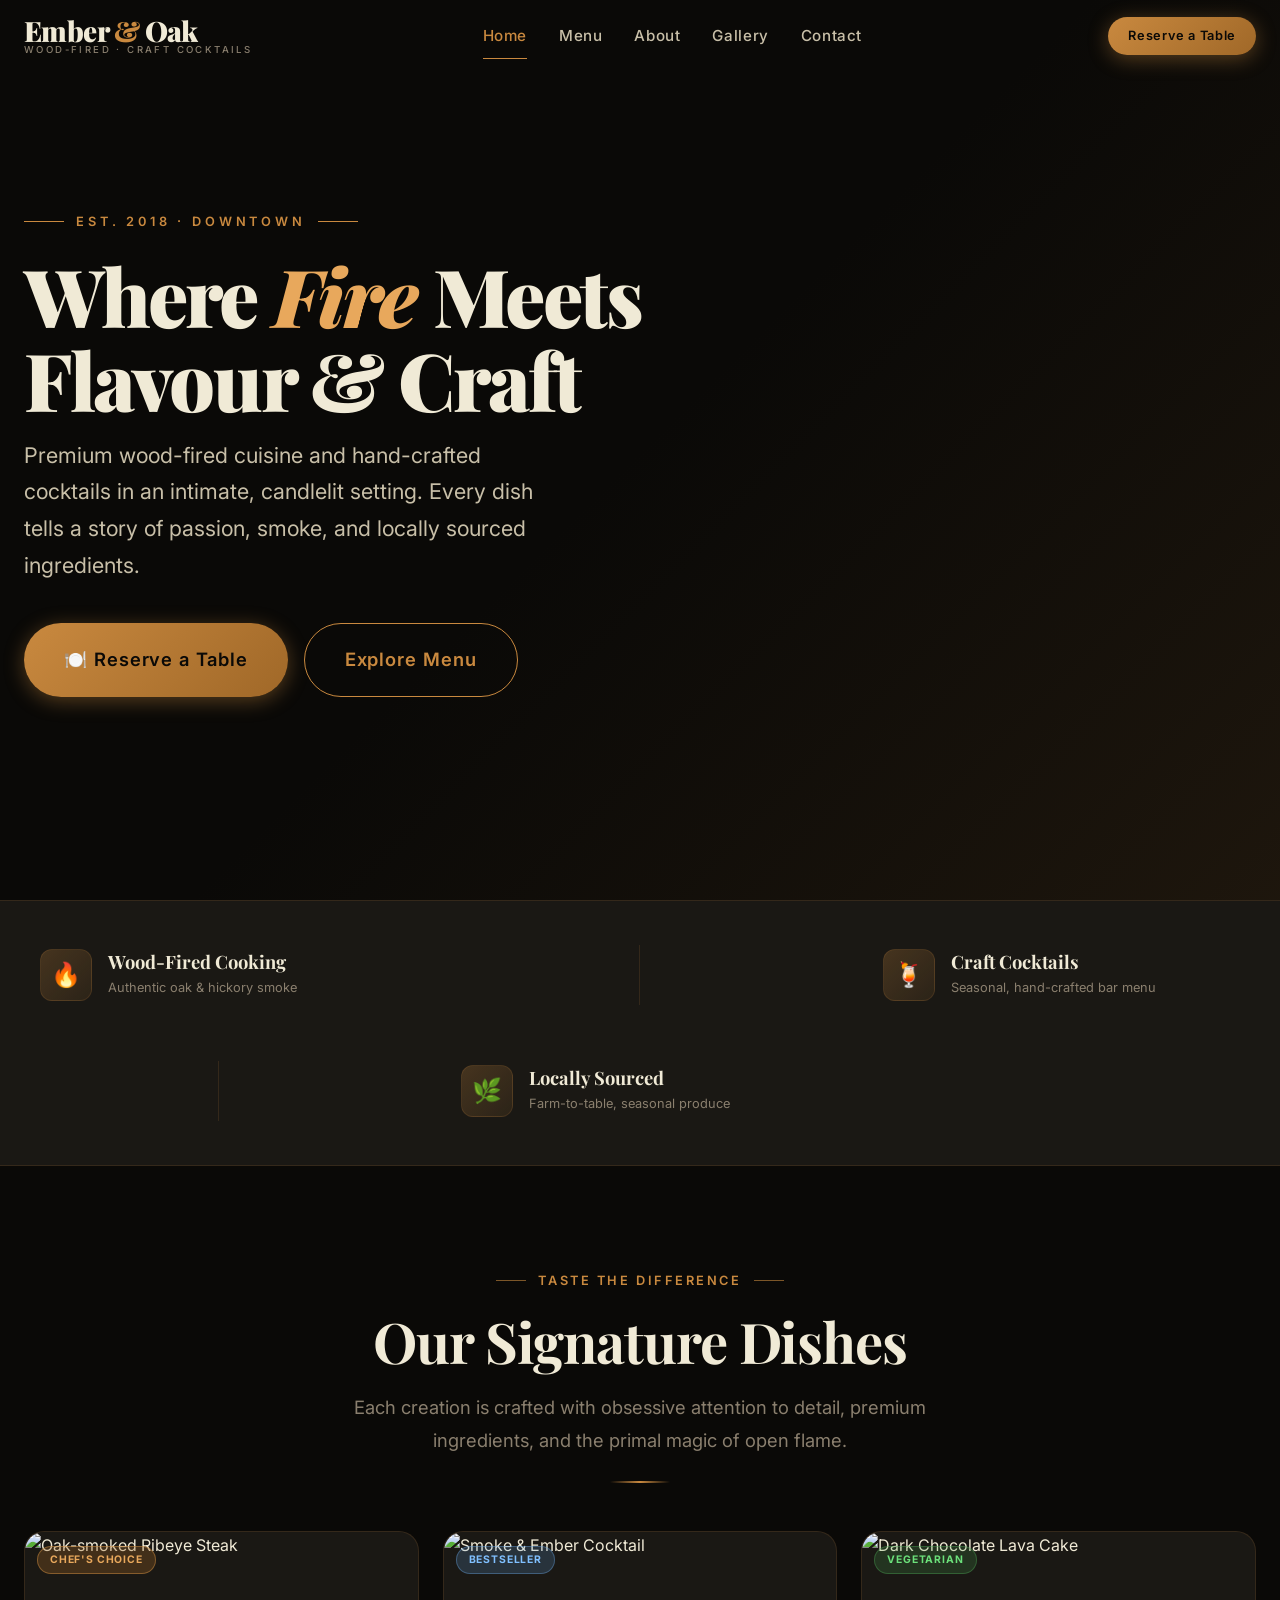
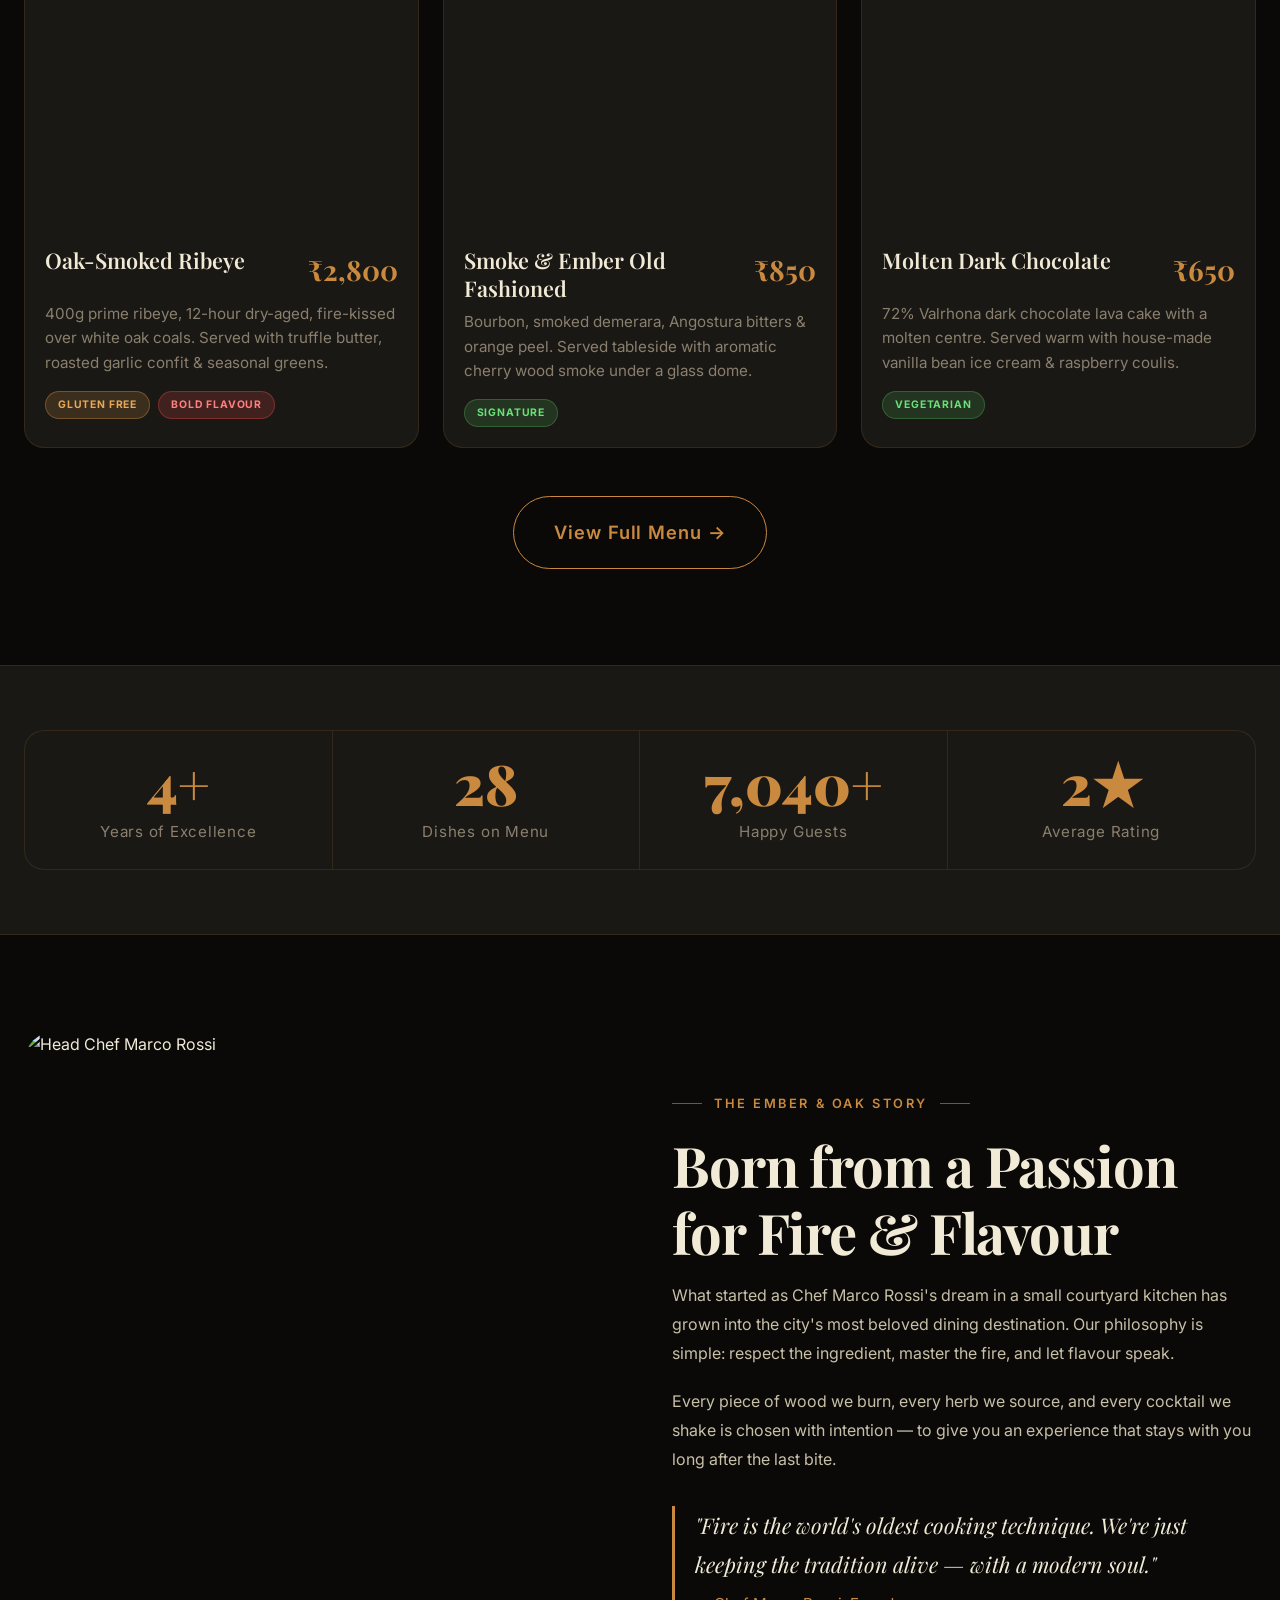
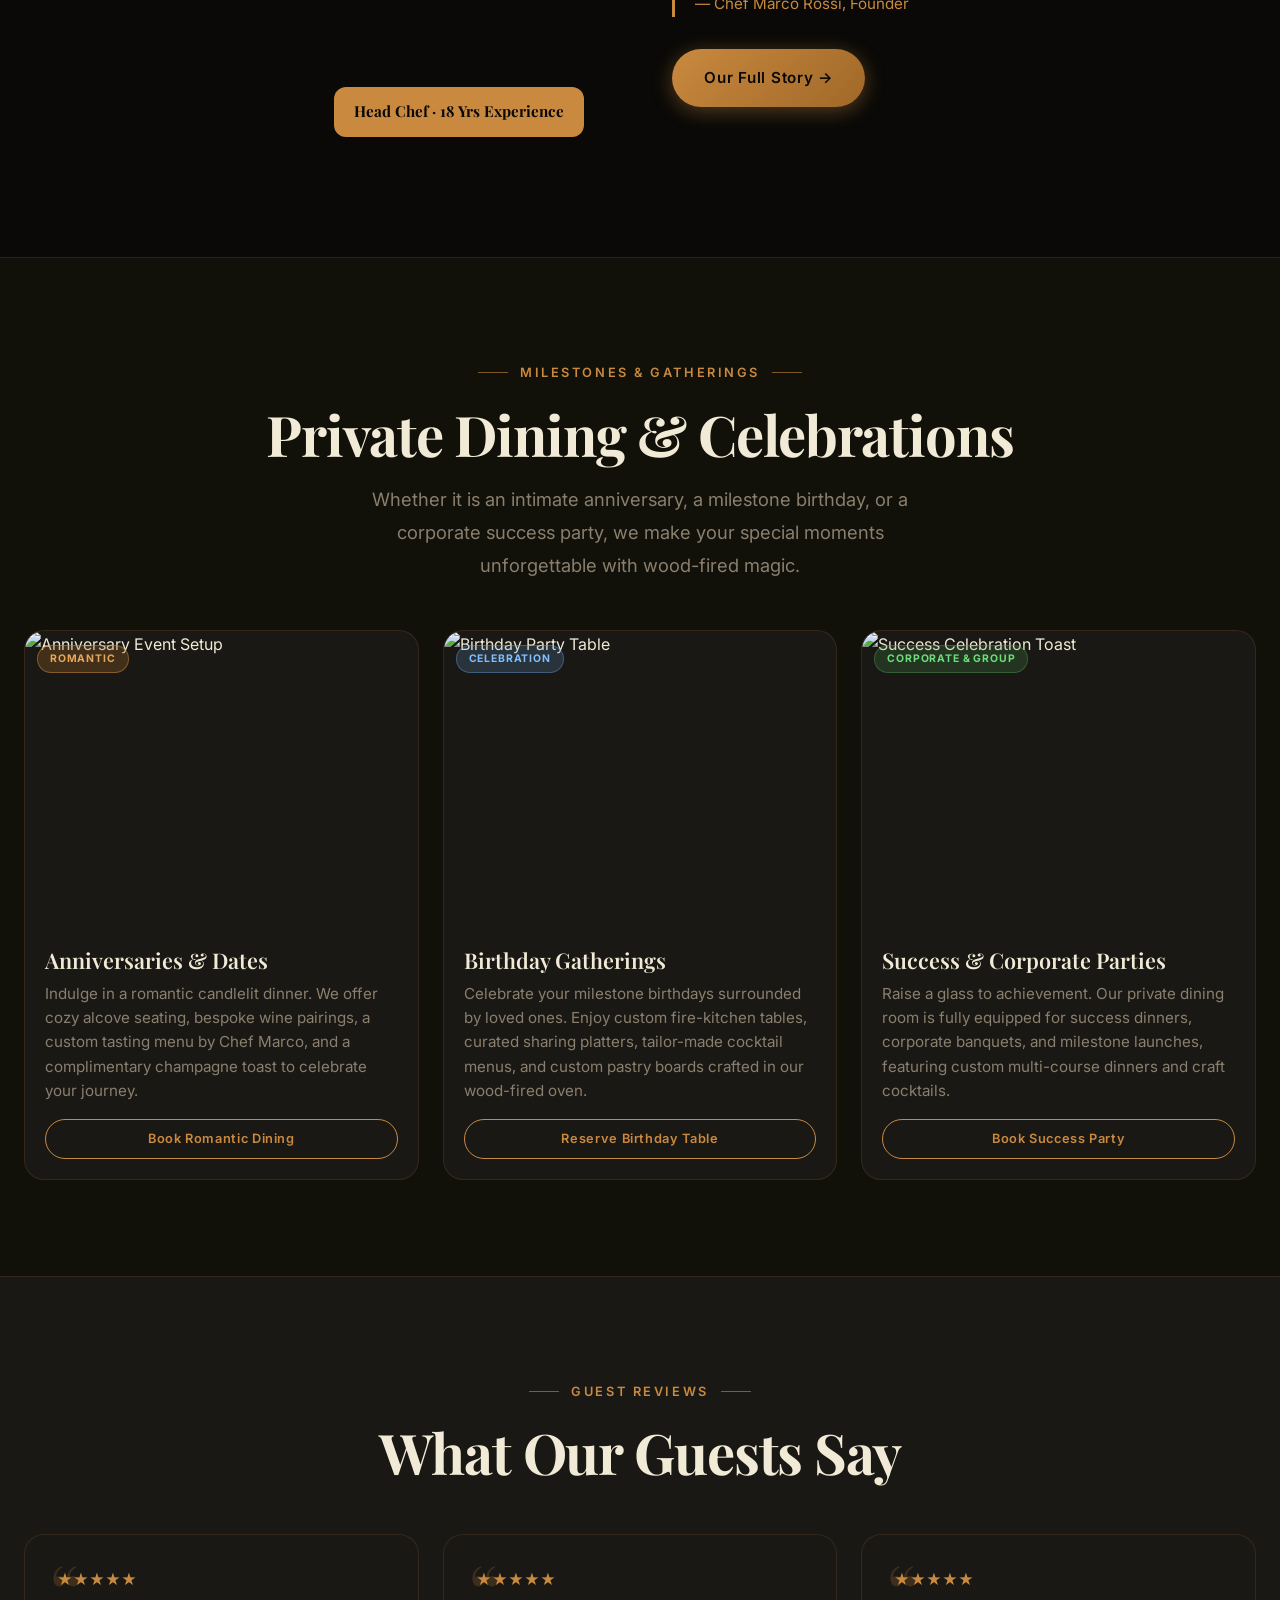
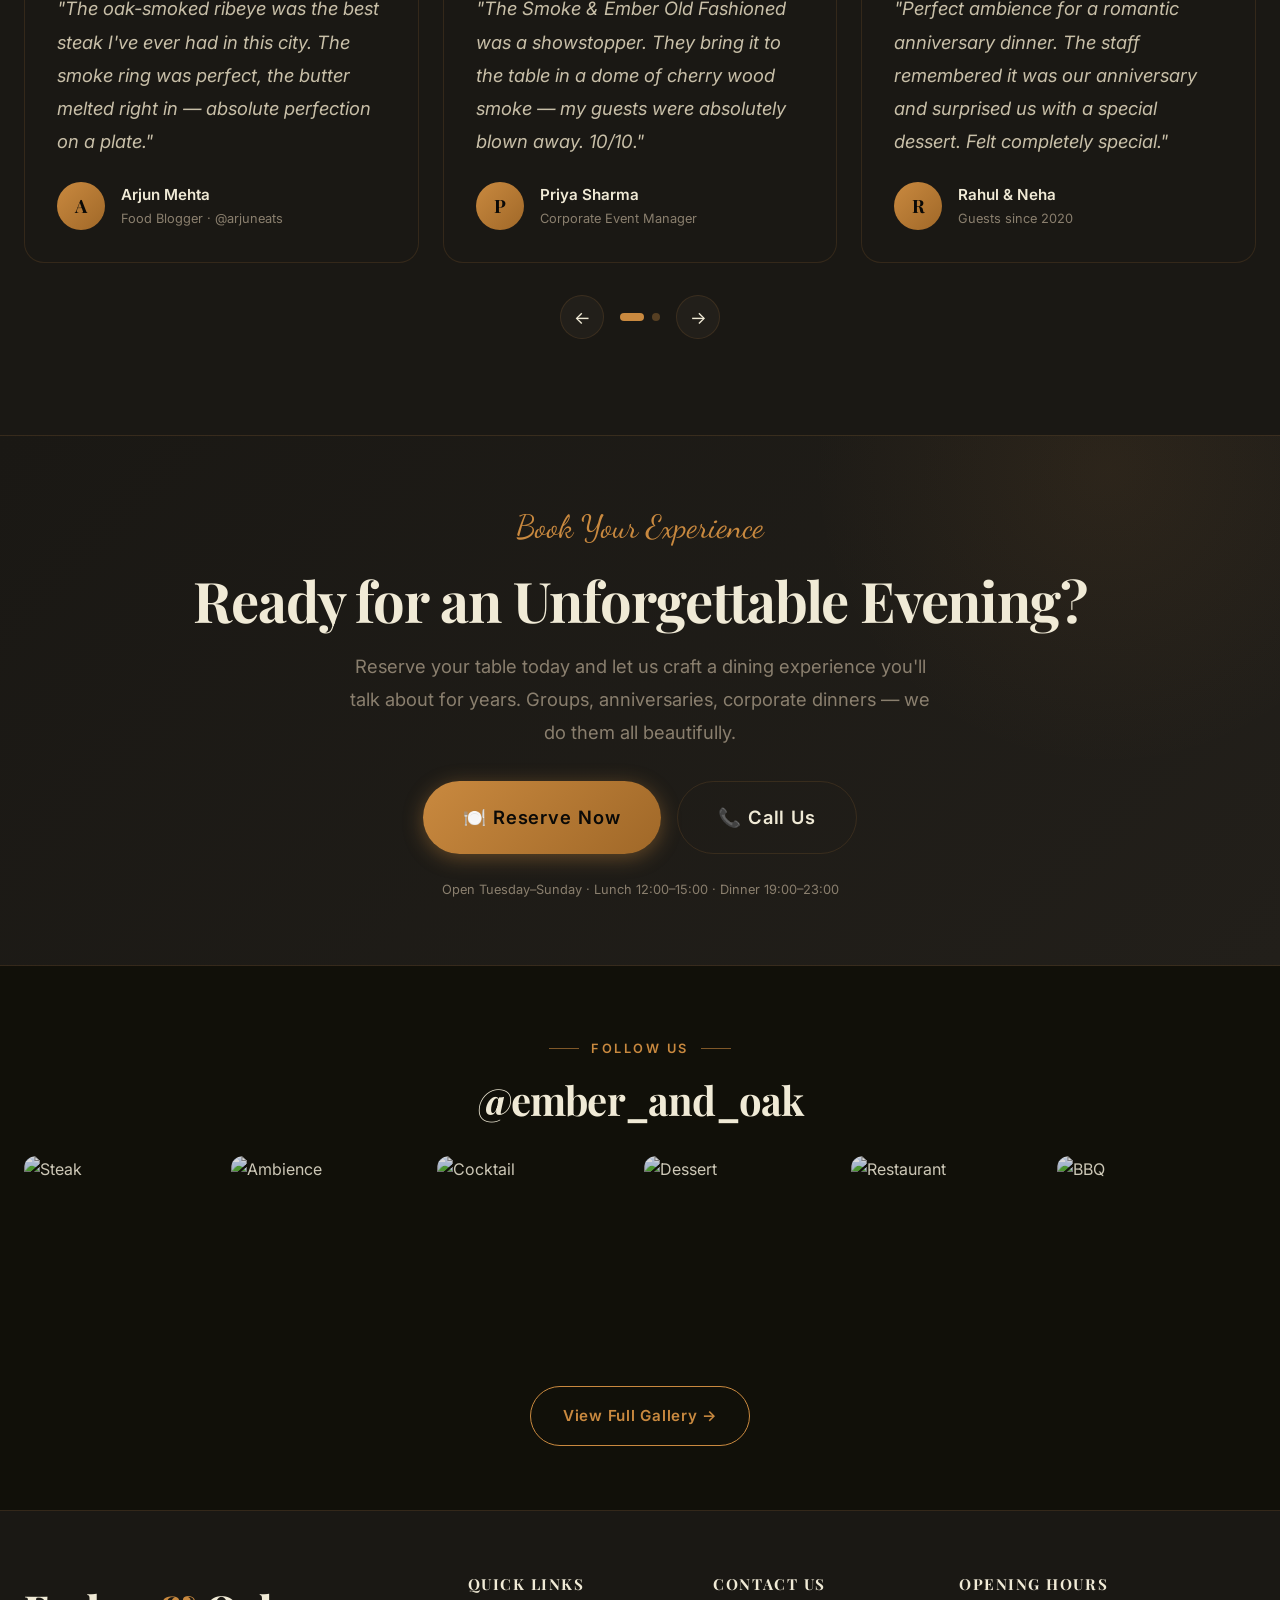
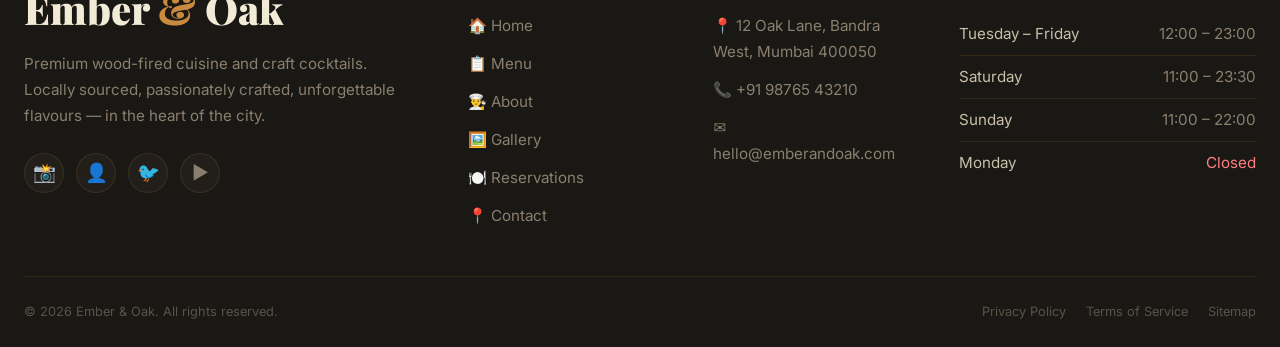
==== index.html @ 9766d206 "Deploy mini-crm frontend: update hero image and remove scroll indicator" ====
<!DOCTYPE html>
<html lang="en">
<head>
  <meta charset="UTF-8" />
  <meta name="viewport" content="width=device-width, initial-scale=1.0" />
  <title>Ember & Oak — Wood-Fired Grill & Craft Cocktails</title>
  <meta name="description" content="Ember & Oak is a premium wood-fired grill and craft cocktail bar offering locally sourced ingredients, unforgettable flavours, and an intimate dining experience." />
  <meta name="keywords" content="wood fired grill, craft cocktails, premium restaurant, fine dining, local food" />
  <meta property="og:title" content="Ember & Oak — Wood-Fired Grill & Craft Cocktails" />
  <meta property="og:description" content="Premium wood-fired dining and craft cocktails in an intimate setting." />
  <meta property="og:type" content="website" />
  <link rel="icon" type="image/svg+xml" href="data:image/svg+xml,<svg xmlns='http://www.w3.org/2000/svg' viewBox='0 0 100 100'><text y='.9em' font-size='90'>🔥</text></svg>" />
  <link rel="stylesheet" href="css/style.css" />
  <link rel="stylesheet" href="css/animations.css" />
  <link rel="stylesheet" href="css/responsive.css" />
  <style>
    /* ── Home-page specific styles ── */
    .testimonials-section { overflow: hidden; }
    .testimonials-wrapper {
      position: relative;
      overflow: hidden;
    }
    .testimonials-track {
      display: flex;
      gap: var(--space-6);
      transition: transform 0.5s var(--ease);
    }
    .testimonials-track .testimonial-card {
      flex: 0 0 calc(33.333% - var(--space-4));
      min-width: 0;
    }
    .testimonials-controls {
      display: flex;
      align-items: center;
      justify-content: center;
      gap: var(--space-4);
      margin-top: var(--space-8);
    }
    .testimonials-arrow {
      width: 44px; height: 44px;
      border-radius: 50%;
      background: var(--clr-surface-2);
      border: 1px solid var(--clr-border);
      color: var(--clr-text);
      font-size: 1.1rem;
      display: flex; align-items: center; justify-content: center;
      transition: all var(--transition);
      cursor: pointer;
    }
    .testimonials-arrow:hover {
      background: var(--clr-primary);
      border-color: var(--clr-primary);
      color: var(--clr-bg);
    }
    .testimonials-dots { display: flex; gap: var(--space-2); }
    .testimonial-dot {
      width: 8px; height: 8px; border-radius: 50%;
      background: var(--clr-border-strong);
      transition: all var(--transition); cursor: pointer;
    }
    .testimonial-dot.active {
      background: var(--clr-primary);
      width: 24px; border-radius: var(--radius-full);
    }
    .signature-grid {
      display: grid;
      grid-template-columns: repeat(3,1fr);
      gap: var(--space-6);
    }
    .stats-grid {
      display: grid;
      grid-template-columns: repeat(4,1fr);
      gap: 0;
      background: var(--clr-surface);
      border: 1px solid var(--clr-border);
      border-radius: var(--radius-lg);
      overflow: hidden;
    }
    .stat-item { border-right: 1px solid var(--clr-border); }
    .stat-item:last-child { border-right: none; }
    .insta-grid {
      display: grid;
      grid-template-columns: repeat(6, 1fr);
      gap: var(--space-2);
    }
    .insta-item {
      aspect-ratio: 1;
      overflow: hidden;
      border-radius: var(--radius-md);
      position: relative;
      cursor: pointer;
    }
    .insta-item img {
      width: 100%; height: 100%;
      object-fit: cover;
      transition: transform 0.5s var(--ease);
      filter: brightness(0.85);
    }
    .insta-item:hover img { transform: scale(1.1); filter: brightness(1); }
    .insta-item-overlay {
      position: absolute; inset: 0;
      background: rgba(201,137,63,0.3);
      display: flex; align-items: center; justify-content: center;
      opacity: 0; transition: opacity var(--transition);
      font-size: 1.4rem;
    }
    .insta-item:hover .insta-item-overlay { opacity: 1; }
    @media (max-width: 768px) {
      .signature-grid { grid-template-columns: 1fr; }
      .insta-grid { grid-template-columns: repeat(3,1fr); }
      .stats-grid { grid-template-columns: repeat(2,1fr); }
      .stat-item:nth-child(2) { border-right: none; }
      .stat-item:nth-child(3) { border-top: 1px solid var(--clr-border); }
      .stat-item:nth-child(4) { border-top: 1px solid var(--clr-border); border-right: none; }
      .testimonials-track .testimonial-card { flex: 0 0 calc(50% - var(--space-3)); }
    }
    @media (max-width: 480px) {
      .insta-grid { grid-template-columns: repeat(2,1fr); }
      .testimonials-track .testimonial-card { flex: 0 0 100%; }
    }
  </style>
</head>
<body>

<!-- Page Loader -->
<div id="page-loader" class="page-loader">
  <div style="text-align:center">
    <div class="loader-logo">Ember <span>&</span> Oak</div>
    <div class="loader-bar"><div class="loader-bar-fill"></div></div>
  </div>
</div>

<!-- Navbar -->
<nav id="navbar" class="navbar" role="navigation" aria-label="Main navigation">
  <div class="nav-inner">
    <a href="index.html" class="nav-logo" aria-label="Ember & Oak Home">
      <span class="nav-logo-name">Ember <span>&</span> Oak</span>
      <span class="nav-logo-tagline">Wood-Fired · Craft Cocktails</span>
    </a>
    <div class="nav-links" role="menubar">
      <a href="index.html"        class="nav-link" role="menuitem">Home</a>
      <a href="menu.html"         class="nav-link" role="menuitem">Menu</a>
      <a href="about.html"        class="nav-link" role="menuitem">About</a>
      <a href="gallery.html"      class="nav-link" role="menuitem">Gallery</a>
      <a href="contact.html"      class="nav-link" role="menuitem">Contact</a>
    </div>
    <a href="reservations.html" class="btn btn-primary btn-sm nav-cta" id="nav-reserve-btn">Reserve a Table</a>
    <button id="nav-hamburger" class="nav-hamburger" aria-label="Toggle menu" aria-expanded="false">
      <span></span><span></span><span></span>
    </button>
  </div>
</nav>

<!-- Mobile Nav Drawer -->
<div id="nav-drawer" class="nav-drawer" role="dialog" aria-label="Mobile navigation">
  <a href="index.html"   class="nav-link">Home</a>
  <a href="menu.html"    class="nav-link">Menu</a>
  <a href="about.html"   class="nav-link">About</a>
  <a href="gallery.html" class="nav-link">Gallery</a>
  <a href="contact.html" class="nav-link">Contact</a>
  <a href="reservations.html" class="btn btn-primary btn-lg" style="margin-top:1rem">Reserve a Table</a>
</div>

<!-- ═══════════════════════════════════════════════════════ -->
<!-- HERO                                                   -->
<!-- ═══════════════════════════════════════════════════════ -->
<section class="hero" aria-label="Hero section" id="hero">
  <div class="hero-bg" style="background-image:url('https://images.unsplash.com/photo-1504674900247-0877df9cc836?w=1920&q=85')"></div>
  <div class="hero-overlay"></div>
  <div class="container">
    <div class="hero-content">
      <div class="hero-label">
        <span class="hero-label-line"></span>
        Est. 2018 · Downtown
        <span class="hero-label-line"></span>
      </div>
      <h1 class="hero-title">
        Where <em>Fire</em> Meets<br>Flavour & Craft
      </h1>
      <p class="hero-subtitle">
        Premium wood-fired cuisine and hand-crafted cocktails in an intimate, 
        candlelit setting. Every dish tells a story of passion, smoke, and locally sourced ingredients.
      </p>
      <div class="hero-cta">
        <a href="reservations.html" class="btn btn-primary btn-lg ripple" id="hero-reserve-btn">
          🍽️ Reserve a Table
        </a>
        <a href="menu.html" class="btn btn-outline btn-lg" id="hero-menu-btn">
          Explore Menu
        </a>
      </div>
    </div>
  </div>
  <!-- Scroll indicator removed as requested -->
</section>

<!-- ═══════════════════════════════════════════════════════ -->
<!-- FEATURES BAR                                           -->
<!-- ═══════════════════════════════════════════════════════ -->
<div class="features-bar" aria-label="Key features">
  <div class="container">
    <div class="features-grid stagger">
      <div class="feature-item">
        <div class="feature-icon">🔥</div>
        <div class="feature-text">
          <h4>Wood-Fired Cooking</h4>
          <p>Authentic oak &amp; hickory smoke</p>
        </div>
      </div>
      <div class="feature-divider"></div>
      <div class="feature-item">
        <div class="feature-icon">🍹</div>
        <div class="feature-text">
          <h4>Craft Cocktails</h4>
          <p>Seasonal, hand-crafted bar menu</p>
        </div>
      </div>
      <div class="feature-divider"></div>
      <div class="feature-item">
        <div class="feature-icon">🌿</div>
        <div class="feature-text">
          <h4>Locally Sourced</h4>
          <p>Farm-to-table, seasonal produce</p>
        </div>
      </div>
    </div>
  </div>
</div>

<!-- ═══════════════════════════════════════════════════════ -->
<!-- SIGNATURE DISHES                                       -->
<!-- ═══════════════════════════════════════════════════════ -->
<section class="section" id="signature" aria-label="Signature dishes">
  <div class="container">
    <div class="text-center reveal">
      <span class="section-label">Taste the Difference</span>
      <h2 class="section-title">Our Signature Dishes</h2>
      <p class="section-subtitle">
        Each creation is crafted with obsessive attention to detail, premium ingredients, and the primal magic of open flame.
      </p>
    </div>
    <div class="divider"></div>
    <div class="signature-grid stagger" style="margin-top: var(--space-12);">
      <!-- Dish 1 -->
      <article class="menu-card" id="dish-steak">
        <div class="menu-card-img-wrap">
          <img src="https://images.unsplash.com/photo-1546833999-b9f581a1996d?w=800&q=80" alt="Oak-smoked Ribeye Steak" class="menu-card-img" loading="lazy" />
          <div class="menu-card-badge">
            <span class="badge badge-chef">Chef's Choice</span>
          </div>
        </div>
        <div class="menu-card-body">
          <div class="menu-card-header">
            <h3 class="menu-card-name">Oak-Smoked Ribeye</h3>
            <span class="menu-card-price">₹2,800</span>
          </div>
          <p class="menu-card-desc">400g prime ribeye, 12-hour dry-aged, fire-kissed over white oak coals. Served with truffle butter, roasted garlic confit &amp; seasonal greens.</p>
          <div class="menu-card-tags">
            <span class="badge badge-gf">Gluten Free</span>
            <span class="badge badge-spicy">Bold Flavour</span>
          </div>
        </div>
      </article>
      <!-- Dish 2 -->
      <article class="menu-card" id="dish-cocktail">
        <div class="menu-card-img-wrap">
          <img src="https://images.unsplash.com/photo-1551538827-9c037cb4f32a?w=800&q=80" alt="Smoke & Ember Cocktail" class="menu-card-img" loading="lazy" />
          <div class="menu-card-badge">
            <span class="badge badge-new">Bestseller</span>
          </div>
        </div>
        <div class="menu-card-body">
          <div class="menu-card-header">
            <h3 class="menu-card-name">Smoke & Ember Old Fashioned</h3>
            <span class="menu-card-price">₹850</span>
          </div>
          <p class="menu-card-desc">Bourbon, smoked demerara, Angostura bitters &amp; orange peel. Served tableside with aromatic cherry wood smoke under a glass dome.</p>
          <div class="menu-card-tags">
            <span class="badge badge-veg">Signature</span>
          </div>
        </div>
      </article>
      <!-- Dish 3 -->
      <article class="menu-card" id="dish-dessert">
        <div class="menu-card-img-wrap">
          <img src="https://images.unsplash.com/photo-1578985545062-69928b1d9587?w=800&q=80" alt="Dark Chocolate Lava Cake" class="menu-card-img" loading="lazy" />
          <div class="menu-card-badge">
            <span class="badge badge-veg">Vegetarian</span>
          </div>
        </div>
        <div class="menu-card-body">
          <div class="menu-card-header">
            <h3 class="menu-card-name">Molten Dark Chocolate</h3>
            <span class="menu-card-price">₹650</span>
          </div>
          <p class="menu-card-desc">72% Valrhona dark chocolate lava cake with a molten centre. Served warm with house-made vanilla bean ice cream &amp; raspberry coulis.</p>
          <div class="menu-card-tags">
            <span class="badge badge-veg">Vegetarian</span>
          </div>
        </div>
      </article>
    </div>
    <div class="text-center" style="margin-top: var(--space-12);">
      <a href="menu.html" class="btn btn-outline btn-lg" id="view-full-menu-btn">View Full Menu →</a>
    </div>
  </div>
</section>

<!-- ═══════════════════════════════════════════════════════ -->
<!-- STATS                                                  -->
<!-- ═══════════════════════════════════════════════════════ -->
<div class="section--sm" style="background: var(--clr-surface); border-top:1px solid var(--clr-border); border-bottom:1px solid var(--clr-border);">
  <div class="container">
    <div class="stats-grid">
      <div class="stat-item reveal">
        <div class="stat-number"><span data-target="8" data-suffix="+">0+</span></div>
        <div class="stat-label">Years of Excellence</div>
      </div>
      <div class="stat-item reveal">
        <div class="stat-number"><span data-target="48" data-suffix="">0</span></div>
        <div class="stat-label">Dishes on Menu</div>
      </div>
      <div class="stat-item reveal">
        <div class="stat-number"><span data-target="12000" data-suffix="+">0+</span></div>
        <div class="stat-label">Happy Guests</div>
      </div>
      <div class="stat-item reveal">
        <div class="stat-number"><span data-target="4.9" data-suffix="★">0★</span></div>
        <div class="stat-label">Average Rating</div>
      </div>
    </div>
  </div>
</div>

<!-- ═══════════════════════════════════════════════════════ -->
<!-- OUR STORY TEASER                                       -->
<!-- ═══════════════════════════════════════════════════════ -->
<section class="section" id="story-teaser" aria-label="Our story">
  <div class="container">
    <div class="split-section">
      <div class="split-img-wrap reveal-left">
        <img src="https://images.unsplash.com/photo-1556909114-f6e7ad7d3136?w=800&q=80" alt="Head Chef Marco Rossi" class="split-img" loading="lazy" />
        <div class="split-img-badge">Head Chef · 18 Yrs Experience</div>
      </div>
      <div class="reveal-right">
        <span class="section-label">The Ember & Oak Story</span>
        <h2 class="section-title">Born from a Passion for Fire &amp; Flavour</h2>
        <p style="margin-bottom: var(--space-5);">
          What started as Chef Marco Rossi's dream in a small courtyard kitchen has grown into the city's most beloved dining destination. Our philosophy is simple: respect the ingredient, master the fire, and let flavour speak.
        </p>
        <p style="margin-bottom: var(--space-8);">
          Every piece of wood we burn, every herb we source, and every cocktail we shake is chosen with intention — to give you an experience that stays with you long after the last bite.
        </p>
        <blockquote style="border-left: 3px solid var(--clr-primary); padding-left: var(--space-5); margin-bottom: var(--space-8);">
          <p style="font-family: var(--font-heading); font-style: italic; font-size: var(--fs-lg); color: var(--clr-text);">
            "Fire is the world's oldest cooking technique. We're just keeping the tradition alive — with a modern soul."
          </p>
          <cite style="font-size: var(--fs-sm); color: var(--clr-primary); font-style: normal; margin-top: var(--space-2); display: block;">
            — Chef Marco Rossi, Founder
          </cite>
        </blockquote>
        <a href="about.html" class="btn btn-primary" id="our-story-btn">Our Full Story →</a>
      </div>
    </div>
  </div>
</section>

<!-- ═══════════════════════════════════════════════════════ -->
<!-- PRIVATE DINING & CELEBRATIONS                         -->
<!-- ═══════════════════════════════════════════════════════ -->
<section class="section" id="events-celebrations" aria-label="Private Dining & Celebrations" style="background: var(--clr-bg-2); border-top: 1px solid var(--clr-border);">
  <div class="container">
    <div class="text-center reveal" style="margin-bottom: var(--space-12);">
      <span class="section-label">Milestones &amp; Gatherings</span>
      <h2 class="section-title">Private Dining &amp; Celebrations</h2>
      <p class="section-subtitle">
        Whether it is an intimate anniversary, a milestone birthday, or a corporate success party, we make your special moments unforgettable with wood-fired magic.
      </p>
    </div>
    
    <div class="signature-grid stagger" style="margin-top: var(--space-12);">
      <!-- Anniversary Card -->
      <article class="menu-card" id="event-anniversary">
        <div class="menu-card-img-wrap">
          <img src="https://images.unsplash.com/photo-1527529482837-4698179dc6ce?w=800&q=80" alt="Anniversary Event Setup" class="menu-card-img" loading="lazy" />
          <div class="menu-card-badge">
            <span class="badge badge-chef">Romantic</span>
          </div>
        </div>
        <div class="menu-card-body">
          <div class="menu-card-header">
            <h3 class="menu-card-name">Anniversaries &amp; Dates</h3>
          </div>
          <p class="menu-card-desc">Indulge in a romantic candlelit dinner. We offer cozy alcove seating, bespoke wine pairings, a custom tasting menu by Chef Marco, and a complimentary champagne toast to celebrate your journey.</p>
          <div style="margin-top: var(--space-4);">
            <a href="reservations.html" class="btn btn-outline btn-sm" style="width:100%; justify-content:center;">Book Romantic Dining</a>
          </div>
        </div>
      </article>

      <!-- Birthday Card -->
      <article class="menu-card" id="event-birthday">
        <div class="menu-card-img-wrap">
          <img src="https://images.unsplash.com/photo-1464366400600-7168b8af9bc3?w=800&q=80" alt="Birthday Party Table" class="menu-card-img" loading="lazy" />
          <div class="menu-card-badge">
            <span class="badge badge-new">Celebration</span>
          </div>
        </div>
        <div class="menu-card-body">
          <div class="menu-card-header">
            <h3 class="menu-card-name">Birthday Gatherings</h3>
          </div>
          <p class="menu-card-desc">Celebrate your milestone birthdays surrounded by loved ones. Enjoy custom fire-kitchen tables, curated sharing platters, tailor-made cocktail menus, and custom pastry boards crafted in our wood-fired oven.</p>
          <div style="margin-top: var(--space-4);">
            <a href="reservations.html" class="btn btn-outline btn-sm" style="width:100%; justify-content:center;">Reserve Birthday Table</a>
          </div>
        </div>
      </article>

      <!-- Success Party Card -->
      <article class="menu-card" id="event-success">
        <div class="menu-card-img-wrap">
          <img src="https://images.unsplash.com/photo-1517457373958-b7bdd4587205?w=800&q=80" alt="Success Celebration Toast" class="menu-card-img" loading="lazy" />
          <div class="menu-card-badge">
            <span class="badge badge-veg">Corporate &amp; Group</span>
          </div>
        </div>
        <div class="menu-card-body">
          <div class="menu-card-header">
            <h3 class="menu-card-name">Success &amp; Corporate Parties</h3>
          </div>
          <p class="menu-card-desc">Raise a glass to achievement. Our private dining room is fully equipped for success dinners, corporate banquets, and milestone launches, featuring custom multi-course dinners and craft cocktails.</p>
          <div style="margin-top: var(--space-4);">
            <a href="reservations.html" class="btn btn-outline btn-sm" style="width:100%; justify-content:center;">Book Success Party</a>
          </div>
        </div>
      </article>
    </div>
  </div>
</section>

<!-- ═══════════════════════════════════════════════════════ -->
<!-- TESTIMONIALS                                           -->
<!-- ═══════════════════════════════════════════════════════ -->
<section class="section testimonials-section" style="background: var(--clr-surface); border-top:1px solid var(--clr-border);" id="testimonials" aria-label="Customer reviews">
  <div class="container">
    <div class="text-center reveal" style="margin-bottom: var(--space-12);">
      <span class="section-label">Guest Reviews</span>
      <h2 class="section-title">What Our Guests Say</h2>
    </div>
    <div class="testimonials-wrapper">
      <div class="testimonials-track" id="testimonials-track">
        <div class="testimonial-card">
          <div class="stars">★★★★★</div>
          <p class="testimonial-text">"The oak-smoked ribeye was the best steak I've ever had in this city. The smoke ring was perfect, the butter melted right in — absolute perfection on a plate."</p>
          <div class="testimonial-author">
            <div class="testimonial-avatar">A</div>
            <div><div class="testimonial-name">Arjun Mehta</div><div class="testimonial-role">Food Blogger · @arjuneats</div></div>
          </div>
        </div>
        <div class="testimonial-card">
          <div class="stars">★★★★★</div>
          <p class="testimonial-text">"The Smoke & Ember Old Fashioned was a showstopper. They bring it to the table in a dome of cherry wood smoke — my guests were absolutely blown away. 10/10."</p>
          <div class="testimonial-author">
            <div class="testimonial-avatar">P</div>
            <div><div class="testimonial-name">Priya Sharma</div><div class="testimonial-role">Corporate Event Manager</div></div>
          </div>
        </div>
        <div class="testimonial-card">
          <div class="stars">★★★★★</div>
          <p class="testimonial-text">"Perfect ambience for a romantic anniversary dinner. The staff remembered it was our anniversary and surprised us with a special dessert. Felt completely special."</p>
          <div class="testimonial-author">
            <div class="testimonial-avatar">R</div>
            <div><div class="testimonial-name">Rahul & Neha</div><div class="testimonial-role">Guests since 2020</div></div>
          </div>
        </div>
        <div class="testimonial-card">
          <div class="stars">★★★★★</div>
          <p class="testimonial-text">"I've dined in 5-star restaurants across Mumbai and Delhi — Ember & Oak genuinely matches that calibre. Chef Marco's food philosophy shines through every dish."</p>
          <div class="testimonial-author">
            <div class="testimonial-avatar">S</div>
            <div><div class="testimonial-name">Siddharth Kapoor</div><div class="testimonial-role">Hospitality Consultant</div></div>
          </div>
        </div>
        <div class="testimonial-card">
          <div class="stars">★★★★★</div>
          <p class="testimonial-text">"The lava cake with house ice cream is something I dream about. And the staff? Genuinely warm and attentive. Will be back every month without question."</p>
          <div class="testimonial-author">
            <div class="testimonial-avatar">M</div>
            <div><div class="testimonial-name">Meera Nair</div><div class="testimonial-role">Regular Guest</div></div>
          </div>
        </div>
      </div>
    </div>
    <div class="testimonials-controls">
      <button class="testimonials-arrow" id="testimonials-prev" aria-label="Previous review">←</button>
      <div class="testimonials-dots" id="testimonials-dots"></div>
      <button class="testimonials-arrow" id="testimonials-next" aria-label="Next review">→</button>
    </div>
  </div>
</section>

<!-- ═══════════════════════════════════════════════════════ -->
<!-- CTA BANNER                                             -->
<!-- ═══════════════════════════════════════════════════════ -->
<section class="cta-banner section--sm" id="cta-reserve" aria-label="Reservation call to action">
  <div class="container text-center reveal">
    <span class="accent-text" style="display:block; margin-bottom: var(--space-3);">Book Your Experience</span>
    <h2 class="section-title" style="margin-bottom: var(--space-4);">Ready for an Unforgettable Evening?</h2>
    <p class="section-subtitle" style="margin: 0 auto var(--space-8);">
      Reserve your table today and let us craft a dining experience you'll talk about for years. 
      Groups, anniversaries, corporate dinners — we do them all beautifully.
    </p>
    <div style="display:flex; gap: var(--space-4); justify-content: center; flex-wrap:wrap;">
      <a href="reservations.html" class="btn btn-primary btn-lg ripple" id="cta-reserve-btn">🍽️ Reserve Now</a>
      <a href="tel:+919876543210" class="btn btn-ghost btn-lg" id="cta-call-btn">📞 Call Us</a>
    </div>
    <p style="margin-top: var(--space-6); font-size: var(--fs-xs); color: var(--clr-muted);">
      Open Tuesday–Sunday · Lunch 12:00–15:00 · Dinner 19:00–23:00
    </p>
  </div>
</section>

<!-- ═══════════════════════════════════════════════════════ -->
<!-- INSTAGRAM / GALLERY GRID                               -->
<!-- ═══════════════════════════════════════════════════════ -->
<section class="section--sm" style="background: var(--clr-bg-2);" id="instagram" aria-label="Instagram feed">
  <div class="container">
    <div class="text-center reveal" style="margin-bottom: var(--space-8);">
      <span class="section-label">Follow Us</span>
      <h2 class="section-title" style="font-size: var(--fs-2xl);">@ember_and_oak</h2>
    </div>
    <div class="insta-grid stagger">
      <div class="insta-item"><img src="https://images.unsplash.com/photo-1546833999-b9f581a1996d?w=400&q=75" alt="Steak" loading="lazy" /><div class="insta-item-overlay">❤️</div></div>
      <div class="insta-item"><img src="https://images.unsplash.com/photo-1414235077428-338989a2e8c0?w=400&q=75" alt="Ambience" loading="lazy" /><div class="insta-item-overlay">❤️</div></div>
      <div class="insta-item"><img src="https://images.unsplash.com/photo-1551538827-9c037cb4f32a?w=400&q=75" alt="Cocktail" loading="lazy" /><div class="insta-item-overlay">❤️</div></div>
      <div class="insta-item"><img src="https://images.unsplash.com/photo-1578985545062-69928b1d9587?w=400&q=75" alt="Dessert" loading="lazy" /><div class="insta-item-overlay">❤️</div></div>
      <div class="insta-item"><img src="https://images.unsplash.com/photo-1414235077428-338989a2e8c0?w=400&q=80" alt="Restaurant" loading="lazy" /><div class="insta-item-overlay">❤️</div></div>
      <div class="insta-item"><img src="https://images.unsplash.com/photo-1544025162-d76538485491?w=400&q=80" alt="BBQ" loading="lazy" /><div class="insta-item-overlay">❤️</div></div>
    </div>
    <div class="text-center" style="margin-top: var(--space-8);">
      <a href="gallery.html" class="btn btn-outline" id="view-gallery-btn">View Full Gallery →</a>
    </div>
  </div>
</section>

<!-- ═══════════════════════════════════════════════════════ -->
<!-- FOOTER                                                 -->
<!-- ═══════════════════════════════════════════════════════ -->
<footer class="footer" role="contentinfo">
  <div class="container">
    <div class="footer-grid">
      <div>
        <div class="footer-brand-name">Ember <span>&</span> Oak</div>
        <p class="footer-brand-desc">Premium wood-fired cuisine and craft cocktails. Locally sourced, passionately crafted, unforgettable flavours — in the heart of the city.</p>
        <div class="footer-social">
          <a href="#" class="social-btn" aria-label="Instagram" id="footer-instagram">📸</a>
          <a href="#" class="social-btn" aria-label="Facebook" id="footer-facebook">👤</a>
          <a href="#" class="social-btn" aria-label="Twitter" id="footer-twitter">🐦</a>
          <a href="#" class="social-btn" aria-label="YouTube" id="footer-youtube">▶️</a>
        </div>
      </div>
      <div>
        <h3 class="footer-heading">Quick Links</h3>
        <nav class="footer-links" aria-label="Footer navigation">
          <a href="index.html"        class="footer-link">🏠 Home</a>
          <a href="menu.html"         class="footer-link">📋 Menu</a>
          <a href="about.html"        class="footer-link">👨‍🍳 About</a>
          <a href="gallery.html"      class="footer-link">🖼️ Gallery</a>
          <a href="reservations.html" class="footer-link">🍽️ Reservations</a>
          <a href="contact.html"      class="footer-link">📍 Contact</a>
        </nav>
      </div>
      <div>
        <h3 class="footer-heading">Contact Us</h3>
        <div class="footer-links">
          <span class="footer-link">📍 12 Oak Lane, Bandra West, Mumbai 400050</span>
          <a href="tel:+919876543210" class="footer-link">📞 +91 98765 43210</a>
          <a href="mailto:hello@emberandoak.com" class="footer-link">✉️ hello@emberandoak.com</a>
        </div>
      </div>
      <div>
        <h3 class="footer-heading">Opening Hours</h3>
        <div class="footer-hours-item"><span class="day">Tuesday – Friday</span><span>12:00 – 23:00</span></div>
        <div class="footer-hours-item"><span class="day">Saturday</span><span>11:00 – 23:30</span></div>
        <div class="footer-hours-item"><span class="day">Sunday</span><span>11:00 – 22:00</span></div>
        <div class="footer-hours-item"><span class="day">Monday</span><span style="color: #ff8080;">Closed</span></div>
      </div>
    </div>
    <div class="footer-bottom">
      <span>© 2026 Ember & Oak. All rights reserved.</span>
      <div class="footer-bottom-links">
        <a href="#" class="footer-bottom-link">Privacy Policy</a>
        <a href="#" class="footer-bottom-link">Terms of Service</a>
        <a href="#" class="footer-bottom-link">Sitemap</a>
      </div>
    </div>
  </div>
</footer>

<!-- Floating Reserve Button -->
<a href="reservations.html" class="float-reserve btn btn-primary" id="float-reserve" aria-label="Reserve a table">🍽️ Reserve</a>

<!-- Back to Top -->
<button class="back-to-top" id="back-to-top" aria-label="Back to top">↑</button>

<script src="js/main.js"></script>
</body>
</html>
---- css/style.css ----
/* =========================================================
   Ember & Oak — Global Design System
   style.css
   ========================================================= */

/* ─── Google Fonts ──────────────────────────────────────── */
@import url('https://fonts.googleapis.com/css2?family=Playfair+Display:ital,wght@0,400;0,600;0,700;0,900;1,400;1,600&family=Inter:wght@300;400;500;600&family=Dancing+Script:wght@600;700&display=swap');

/* ─── CSS Custom Properties ─────────────────────────────── */
:root {
  /* Colors */
  --clr-bg:             #0a0907;
  --clr-bg-2:           #111009;
  --clr-surface:        #1a1814;
  --clr-surface-2:      #221f1a;
  --clr-surface-3:      #2a2620;
  --clr-border:         rgba(201,137,63,0.15);
  --clr-border-strong:  rgba(201,137,63,0.35);

  --clr-primary:        #c9893f;
  --clr-primary-light:  #e8a85c;
  --clr-primary-dark:   #a06828;
  --clr-primary-glow:   rgba(201,137,63,0.25);

  --clr-text:           #f0ead6;
  --clr-text-2:         #c8bfa8;
  --clr-muted:          #8a7f6e;
  --clr-muted-2:        #5a5248;

  --clr-white:          #ffffff;
  --clr-overlay:        rgba(10,9,7,0.72);

  /* Typography */
  --font-heading:       'Playfair Display', Georgia, serif;
  --font-body:          'Inter', system-ui, sans-serif;
  --font-accent:        'Dancing Script', cursive;

  /* Font Sizes (fluid clamp) */
  --fs-xs:    clamp(0.7rem,  1.5vw, 0.8rem);
  --fs-sm:    clamp(0.85rem, 1.8vw, 0.95rem);
  --fs-base:  clamp(0.95rem, 2vw,   1rem);
  --fs-md:    clamp(1rem,    2.2vw, 1.15rem);
  --fs-lg:    clamp(1.15rem, 2.5vw, 1.35rem);
  --fs-xl:    clamp(1.4rem,  3vw,   1.75rem);
  --fs-2xl:   clamp(1.8rem,  4vw,   2.5rem);
  --fs-3xl:   clamp(2.2rem,  5vw,   3.5rem);
  --fs-4xl:   clamp(2.8rem,  6.5vw, 5rem);
  --fs-accent:clamp(1.4rem,  3.5vw, 2rem);

  /* Spacing */
  --space-1:  0.25rem;
  --space-2:  0.5rem;
  --space-3:  0.75rem;
  --space-4:  1rem;
  --space-5:  1.25rem;
  --space-6:  1.5rem;
  --space-8:  2rem;
  --space-10: 2.5rem;
  --space-12: 3rem;
  --space-16: 4rem;
  --space-20: 5rem;
  --space-24: 6rem;
  --space-32: 8rem;

  /* Layout */
  --container-max:  1280px;
  --container-wide: 1440px;
  --radius-sm:   6px;
  --radius-md:   12px;
  --radius-lg:   20px;
  --radius-xl:   32px;
  --radius-full: 9999px;

  /* Shadows */
  --shadow-sm:  0 2px 8px rgba(0,0,0,0.4);
  --shadow-md:  0 4px 20px rgba(0,0,0,0.5);
  --shadow-lg:  0 8px 40px rgba(0,0,0,0.6);
  --shadow-xl:  0 16px 60px rgba(0,0,0,0.7);
  --shadow-glow:0 0 30px rgba(201,137,63,0.3);
  --shadow-glow-strong: 0 0 60px rgba(201,137,63,0.5);

  /* Transitions */
  --ease:         cubic-bezier(0.4, 0, 0.2, 1);
  --ease-bounce:  cubic-bezier(0.34, 1.56, 0.64, 1);
  --ease-in:      cubic-bezier(0.4, 0, 1, 1);
  --ease-out:     cubic-bezier(0, 0, 0.2, 1);
  --transition:   0.3s var(--ease);
  --transition-slow: 0.6s var(--ease);

  /* Glassmorphism */
  --glass-bg:     rgba(26, 24, 20, 0.7);
  --glass-border: rgba(201, 137, 63, 0.2);
  --glass-blur:   blur(16px);

  /* Navbar */
  --nav-height:  72px;
}

/* ─── CSS Reset ──────────────────────────────────────────── */
*, *::before, *::after {
  box-sizing: border-box;
  margin: 0;
  padding: 0;
}

html {
  scroll-behavior: smooth;
  -webkit-text-size-adjust: 100%;
  font-size: 16px;
}

body {
  background-color: var(--clr-bg);
  color: var(--clr-text);
  font-family: var(--font-body);
  font-size: var(--fs-base);
  font-weight: 400;
  line-height: 1.7;
  overflow-x: hidden;
  -webkit-font-smoothing: antialiased;
  -moz-osx-font-smoothing: grayscale;
}

img, video {
  max-width: 100%;
  height: auto;
  display: block;
}

a {
  color: inherit;
  text-decoration: none;
}

ul, ol { list-style: none; }

button {
  cursor: pointer;
  border: none;
  background: none;
  font-family: inherit;
}

input, textarea, select {
  font-family: inherit;
  font-size: inherit;
}

/* ─── Scrollbar ──────────────────────────────────────────── */
::-webkit-scrollbar { width: 6px; }
::-webkit-scrollbar-track { background: var(--clr-bg); }
::-webkit-scrollbar-thumb {
  background: var(--clr-primary-dark);
  border-radius: var(--radius-full);
}
::-webkit-scrollbar-thumb:hover { background: var(--clr-primary); }

/* ─── Selection ──────────────────────────────────────────── */
::selection {
  background: var(--clr-primary);
  color: var(--clr-bg);
}

/* ─── Container ──────────────────────────────────────────── */
.container {
  width: 100%;
  max-width: var(--container-max);
  margin-inline: auto;
  padding-inline: var(--space-6);
}
.container--wide {
  max-width: var(--container-wide);
}

/* ─── Typography ─────────────────────────────────────────── */
h1, h2, h3, h4, h5, h6 {
  font-family: var(--font-heading);
  line-height: 1.2;
  color: var(--clr-text);
  font-weight: 700;
}

h1 { font-size: var(--fs-4xl); }
h2 { font-size: var(--fs-3xl); }
h3 { font-size: var(--fs-2xl); }
h4 { font-size: var(--fs-xl); }
h5 { font-size: var(--fs-lg); }
h6 { font-size: var(--fs-md); }

p { color: var(--clr-text-2); line-height: 1.8; }

.accent-text {
  font-family: var(--font-accent);
  color: var(--clr-primary);
  font-size: var(--fs-accent);
}

.section-label {
  display: inline-flex;
  align-items: center;
  gap: var(--space-3);
  font-size: var(--fs-xs);
  font-weight: 600;
  letter-spacing: 0.2em;
  text-transform: uppercase;
  color: var(--clr-primary);
  margin-bottom: var(--space-4);
}

.section-label::before,
.section-label::after {
  content: '';
  width: 30px;
  height: 1px;
  background: var(--clr-primary);
  opacity: 0.6;
}

.section-title {
  font-size: var(--fs-3xl);
  font-weight: 700;
  margin-bottom: var(--space-4);
  letter-spacing: -0.02em;
}

.section-subtitle {
  font-size: var(--fs-md);
  color: var(--clr-muted);
  max-width: 600px;
}

.text-center { text-align: center; }
.text-center .section-subtitle { margin-inline: auto; }

/* ─── Divider ────────────────────────────────────────────── */
.divider {
  width: 60px;
  height: 2px;
  background: linear-gradient(90deg, transparent, var(--clr-primary), transparent);
  margin: var(--space-6) auto;
}

/* ─── Buttons ────────────────────────────────────────────── */
.btn {
  display: inline-flex;
  align-items: center;
  gap: var(--space-2);
  padding: var(--space-4) var(--space-8);
  font-size: var(--fs-sm);
  font-weight: 600;
  font-family: var(--font-body);
  letter-spacing: 0.05em;
  border-radius: var(--radius-full);
  transition: all var(--transition);
  position: relative;
  overflow: hidden;
  white-space: nowrap;
}

.btn::before {
  content: '';
  position: absolute;
  inset: 0;
  background: rgba(255,255,255,0.1);
  opacity: 0;
  transition: opacity var(--transition);
}

.btn:hover::before { opacity: 1; }

.btn-primary {
  background: linear-gradient(135deg, var(--clr-primary), var(--clr-primary-dark));
  color: var(--clr-bg);
  box-shadow: 0 4px 20px rgba(201,137,63,0.4);
}

.btn-primary:hover {
  transform: translateY(-2px);
  box-shadow: 0 8px 30px rgba(201,137,63,0.55);
}

.btn-primary:active { transform: translateY(0); }

.btn-outline {
  background: transparent;
  color: var(--clr-primary);
  border: 1px solid var(--clr-primary);
}

.btn-outline:hover {
  background: var(--clr-primary);
  color: var(--clr-bg);
  transform: translateY(-2px);
  box-shadow: var(--shadow-glow);
}

.btn-ghost {
  background: transparent;
  color: var(--clr-text);
  border: 1px solid var(--clr-border);
}

.btn-ghost:hover {
  border-color: var(--clr-primary);
  color: var(--clr-primary);
}

.btn-lg {
  padding: var(--space-5) var(--space-10);
  font-size: var(--fs-md);
}

.btn-sm {
  padding: var(--space-2) var(--space-5);
  font-size: var(--fs-xs);
}

/* ─── Badge ──────────────────────────────────────────────── */
.badge {
  display: inline-flex;
  align-items: center;
  padding: var(--space-1) var(--space-3);
  border-radius: var(--radius-full);
  font-size: 0.65rem;
  font-weight: 700;
  letter-spacing: 0.08em;
  text-transform: uppercase;
}

.badge-veg    { background: rgba(74,163,83,0.2); color: #6be07a; border: 1px solid rgba(74,163,83,0.4); }
.badge-gf     { background: rgba(201,137,63,0.2); color: var(--clr-primary-light); border: 1px solid rgba(201,137,63,0.4); }
.badge-spicy  { background: rgba(220,70,70,0.2); color: #ff8080; border: 1px solid rgba(220,70,70,0.4); }
.badge-new    { background: rgba(100,160,220,0.2); color: #80c0ff; border: 1px solid rgba(100,160,220,0.4); }
.badge-chef   { background: rgba(160,104,40,0.3); color: var(--clr-primary-light); border: 1px solid rgba(201,137,63,0.5); }

/* ─── Glass Card ─────────────────────────────────────────── */
.glass-card {
  background: var(--glass-bg);
  border: 1px solid var(--glass-border);
  backdrop-filter: var(--glass-blur);
  -webkit-backdrop-filter: var(--glass-blur);
  border-radius: var(--radius-lg);
}

/* ─── Section Spacing ────────────────────────────────────── */
.section {
  padding-block: var(--space-24);
}

.section--sm { padding-block: var(--space-16); }
.section--lg { padding-block: var(--space-32); }

/* ─── Star Rating ────────────────────────────────────────── */
.stars {
  display: flex;
  gap: 2px;
  color: var(--clr-primary);
  font-size: var(--fs-sm);
}

/* ─── Form Elements ──────────────────────────────────────── */
.form-group {
  display: flex;
  flex-direction: column;
  gap: var(--space-2);
}

.form-label {
  font-size: var(--fs-sm);
  font-weight: 500;
  color: var(--clr-text-2);
  letter-spacing: 0.03em;
}

.form-control {
  width: 100%;
  padding: var(--space-4) var(--space-5);
  background: var(--clr-surface-2);
  border: 1px solid var(--clr-border);
  border-radius: var(--radius-md);
  color: var(--clr-text);
  font-size: var(--fs-base);
  transition: all var(--transition);
  outline: none;
}

.form-control:focus {
  border-color: var(--clr-primary);
  background: var(--clr-surface-3);
  box-shadow: 0 0 0 3px var(--clr-primary-glow);
}

.form-control::placeholder { color: var(--clr-muted-2); }

textarea.form-control {
  resize: vertical;
  min-height: 120px;
}

select.form-control {
  cursor: pointer;
  appearance: none;
  background-image: url("data:image/svg+xml,%3Csvg xmlns='http://www.w3.org/2000/svg' width='12' height='8' viewBox='0 0 12 8'%3E%3Cpath d='M1 1l5 5 5-5' stroke='%23c9893f' stroke-width='1.5' fill='none' stroke-linecap='round'/%3E%3C/svg%3E");
  background-repeat: no-repeat;
  background-position: right 1rem center;
  padding-right: var(--space-10);
}

/* ─── Navbar ─────────────────────────────────────────────── */
.navbar {
  position: fixed;
  top: 0;
  left: 0;
  right: 0;
  z-index: 1000;
  height: var(--nav-height);
  display: flex;
  align-items: center;
  transition: all var(--transition-slow);
}

.navbar.scrolled {
  background: rgba(10, 9, 7, 0.92);
  backdrop-filter: blur(20px);
  -webkit-backdrop-filter: blur(20px);
  border-bottom: 1px solid var(--clr-border);
  box-shadow: 0 4px 30px rgba(0,0,0,0.5);
}

.nav-inner {
  display: flex;
  align-items: center;
  justify-content: space-between;
  width: 100%;
  max-width: var(--container-max);
  margin-inline: auto;
  padding-inline: var(--space-6);
}

.nav-logo {
  display: flex;
  flex-direction: column;
  line-height: 1;
}

.nav-logo-name {
  font-family: var(--font-heading);
  font-size: var(--fs-xl);
  font-weight: 900;
  color: var(--clr-text);
  letter-spacing: -0.02em;
}

.nav-logo-name span { color: var(--clr-primary); }

.nav-logo-tagline {
  font-size: 0.6rem;
  letter-spacing: 0.25em;
  text-transform: uppercase;
  color: var(--clr-muted);
  font-weight: 500;
}

.nav-links {
  display: flex;
  align-items: center;
  gap: var(--space-8);
}

.nav-link {
  font-size: var(--fs-sm);
  font-weight: 500;
  color: var(--clr-text-2);
  letter-spacing: 0.04em;
  position: relative;
  transition: color var(--transition);
  padding-block: var(--space-2);
}

.nav-link::after {
  content: '';
  position: absolute;
  bottom: -2px;
  left: 0;
  width: 0;
  height: 1px;
  background: var(--clr-primary);
  transition: width var(--transition);
}

.nav-link:hover,
.nav-link.active {
  color: var(--clr-primary);
}

.nav-link:hover::after,
.nav-link.active::after {
  width: 100%;
}

.nav-cta { margin-left: var(--space-4); }

.nav-hamburger {
  display: none;
  flex-direction: column;
  gap: 5px;
  padding: var(--space-2);
  cursor: pointer;
}

.nav-hamburger span {
  display: block;
  width: 24px;
  height: 2px;
  background: var(--clr-text);
  border-radius: var(--radius-full);
  transition: all var(--transition);
}

.nav-hamburger.open span:nth-child(1) { transform: rotate(45deg) translate(5px, 5px); }
.nav-hamburger.open span:nth-child(2) { opacity: 0; transform: scaleX(0); }
.nav-hamburger.open span:nth-child(3) { transform: rotate(-45deg) translate(5px, -5px); }

/* ─── Mobile Nav Drawer ──────────────────────────────────── */
.nav-drawer {
  display: none;
  position: fixed;
  top: var(--nav-height);
  left: 0;
  right: 0;
  bottom: 0;
  background: rgba(10,9,7,0.97);
  backdrop-filter: blur(20px);
  z-index: 999;
  flex-direction: column;
  align-items: center;
  justify-content: center;
  gap: var(--space-8);
  transform: translateY(-100%);
  transition: transform var(--transition-slow);
}

.nav-drawer.open {
  display: flex;
  transform: translateY(0);
}

.nav-drawer .nav-link {
  font-size: var(--fs-2xl);
  font-family: var(--font-heading);
}

/* ─── Hero ───────────────────────────────────────────────── */
.hero {
  position: relative;
  min-height: 100vh;
  display: flex;
  align-items: center;
  overflow: hidden;
}

.hero-bg {
  position: absolute;
  inset: 0;
  background-size: cover;
  background-position: center;
  background-attachment: fixed;
  filter: brightness(0.45);
  transform: scale(1.05);
  transition: transform 8s ease-out;
}

.hero-bg.loaded { transform: scale(1); }

.hero-overlay {
  position: absolute;
  inset: 0;
  background: linear-gradient(
    135deg,
    rgba(10,9,7,0.85) 0%,
    rgba(10,9,7,0.5) 50%,
    rgba(201,137,63,0.1) 100%
  );
}

.hero-content {
  position: relative;
  z-index: 2;
  max-width: 800px;
}

.hero-label {
  display: inline-flex;
  align-items: center;
  gap: var(--space-3);
  font-size: var(--fs-xs);
  font-weight: 600;
  letter-spacing: 0.3em;
  text-transform: uppercase;
  color: var(--clr-primary);
  margin-bottom: var(--space-5);
}

.hero-label-line {
  width: 40px;
  height: 1px;
  background: var(--clr-primary);
}

.hero-title {
  font-size: var(--fs-4xl);
  font-weight: 900;
  line-height: 1.05;
  letter-spacing: -0.03em;
  margin-bottom: var(--space-4);
}

.hero-title em {
  font-style: italic;
  color: var(--clr-primary-light);
}

.hero-subtitle {
  font-size: var(--fs-lg);
  color: var(--clr-text-2);
  margin-bottom: var(--space-10);
  max-width: 520px;
  line-height: 1.7;
}

.hero-cta {
  display: flex;
  gap: var(--space-4);
  flex-wrap: wrap;
}

.hero-scroll {
  position: absolute;
  bottom: var(--space-8);
  left: 50%;
  transform: translateX(-50%);
  z-index: 2;
  display: flex;
  flex-direction: column;
  align-items: center;
  gap: var(--space-2);
  color: var(--clr-muted);
  font-size: var(--fs-xs);
  letter-spacing: 0.15em;
  text-transform: uppercase;
}

.scroll-indicator {
  width: 28px;
  height: 48px;
  border: 1px solid var(--clr-border-strong);
  border-radius: var(--radius-full);
  position: relative;
  display: flex;
  justify-content: center;
  padding-top: 8px;
}

.scroll-indicator::before {
  content: '';
  width: 4px;
  height: 4px;
  border-radius: 50%;
  background: var(--clr-primary);
  animation: scrollBounce 2s ease-in-out infinite;
}

/* ─── Features Bar ───────────────────────────────────────── */
.features-bar {
  background: var(--clr-surface);
  border-top: 1px solid var(--clr-border);
  border-bottom: 1px solid var(--clr-border);
  padding-block: var(--space-8);
}

.features-grid {
  display: grid;
  grid-template-columns: repeat(3, 1fr);
  gap: var(--space-8);
  align-items: center;
}

.feature-item {
  display: flex;
  align-items: center;
  gap: var(--space-4);
  padding: var(--space-4);
  border-radius: var(--radius-md);
  transition: background var(--transition);
}

.feature-item:hover {
  background: var(--clr-surface-2);
}

.feature-icon {
  width: 52px;
  height: 52px;
  border-radius: var(--radius-md);
  background: linear-gradient(135deg, var(--clr-primary-glow), rgba(201,137,63,0.1));
  border: 1px solid var(--clr-border);
  display: flex;
  align-items: center;
  justify-content: center;
  font-size: 1.5rem;
  flex-shrink: 0;
}

.feature-text h4 {
  font-size: var(--fs-md);
  margin-bottom: 2px;
}

.feature-text p {
  font-size: var(--fs-xs);
  color: var(--clr-muted);
}

.feature-divider {
  width: 1px;
  height: 60px;
  background: var(--clr-border);
  margin: 0 auto;
}

/* ─── Menu Card ──────────────────────────────────────────── */
.menu-card {
  background: var(--clr-surface);
  border: 1px solid var(--clr-border);
  border-radius: var(--radius-lg);
  overflow: hidden;
  transition: all var(--transition);
  position: relative;
}

.menu-card:hover {
  border-color: var(--clr-primary);
  transform: translateY(-4px);
  box-shadow: var(--shadow-lg), var(--shadow-glow);
}

.menu-card-img {
  width: 100%;
  aspect-ratio: 4/3;
  object-fit: cover;
  transition: transform 0.6s var(--ease);
}

.menu-card:hover .menu-card-img {
  transform: scale(1.05);
}

.menu-card-img-wrap {
  overflow: hidden;
  position: relative;
}

.menu-card-badge {
  position: absolute;
  top: var(--space-3);
  left: var(--space-3);
  z-index: 2;
}

.menu-card-body {
  padding: var(--space-5);
}

.menu-card-header {
  display: flex;
  justify-content: space-between;
  align-items: flex-start;
  gap: var(--space-3);
  margin-bottom: var(--space-2);
}

.menu-card-name {
  font-family: var(--font-heading);
  font-size: var(--fs-lg);
  font-weight: 600;
  color: var(--clr-text);
  line-height: 1.3;
}

.menu-card-price {
  font-family: var(--font-heading);
  font-size: var(--fs-xl);
  font-weight: 700;
  color: var(--clr-primary);
  white-space: nowrap;
}

.menu-card-desc {
  font-size: var(--fs-sm);
  color: var(--clr-muted);
  line-height: 1.6;
  margin-bottom: var(--space-4);
}

.menu-card-tags {
  display: flex;
  gap: var(--space-2);
  flex-wrap: wrap;
}

/* ─── Testimonial Card ───────────────────────────────────── */
.testimonial-card {
  background: var(--clr-surface);
  border: 1px solid var(--clr-border);
  border-radius: var(--radius-lg);
  padding: var(--space-8);
  position: relative;
}

.testimonial-card::before {
  content: '\201C';
  font-family: var(--font-heading);
  font-size: 5rem;
  line-height: 1;
  color: var(--clr-primary);
  opacity: 0.2;
  position: absolute;
  top: var(--space-4);
  left: var(--space-6);
}

.testimonial-text {
  font-size: var(--fs-md);
  color: var(--clr-text-2);
  line-height: 1.8;
  font-style: italic;
  margin-bottom: var(--space-6);
  position: relative;
}

.testimonial-author {
  display: flex;
  align-items: center;
  gap: var(--space-4);
}

.testimonial-avatar {
  width: 48px;
  height: 48px;
  border-radius: 50%;
  background: linear-gradient(135deg, var(--clr-primary), var(--clr-primary-dark));
  display: flex;
  align-items: center;
  justify-content: center;
  font-weight: 700;
  font-size: var(--fs-md);
  color: var(--clr-bg);
  flex-shrink: 0;
  font-family: var(--font-heading);
}

.testimonial-name {
  font-weight: 600;
  font-size: var(--fs-sm);
  color: var(--clr-text);
}

.testimonial-role {
  font-size: var(--fs-xs);
  color: var(--clr-muted);
}

/* ─── CTA Banner ─────────────────────────────────────────── */
.cta-banner {
  background: linear-gradient(135deg, var(--clr-surface) 0%, var(--clr-surface-2) 100%);
  border-top: 1px solid var(--clr-border);
  border-bottom: 1px solid var(--clr-border);
  position: relative;
  overflow: hidden;
}

.cta-banner::before {
  content: '';
  position: absolute;
  top: -50%;
  right: -10%;
  width: 600px;
  height: 600px;
  border-radius: 50%;
  background: radial-gradient(circle, rgba(201,137,63,0.08) 0%, transparent 70%);
  pointer-events: none;
}

/* ─── Gallery Grid ───────────────────────────────────────── */
.gallery-grid {
  display: grid;
  grid-template-columns: repeat(auto-fill, minmax(280px, 1fr));
  gap: var(--space-4);
}

.gallery-item {
  position: relative;
  border-radius: var(--radius-md);
  overflow: hidden;
  aspect-ratio: 4/3;
  cursor: pointer;
  border: 1px solid var(--clr-border);
}

.gallery-item img {
  width: 100%;
  height: 100%;
  object-fit: cover;
  transition: transform 0.6s var(--ease);
}

.gallery-item:hover img { transform: scale(1.08); }

.gallery-overlay {
  position: absolute;
  inset: 0;
  background: linear-gradient(to top, rgba(10,9,7,0.9), transparent 60%);
  opacity: 0;
  transition: opacity var(--transition);
  display: flex;
  align-items: flex-end;
  padding: var(--space-4);
}

.gallery-item:hover .gallery-overlay { opacity: 1; }

.gallery-zoom {
  position: absolute;
  top: 50%;
  left: 50%;
  transform: translate(-50%,-50%) scale(0);
  width: 48px;
  height: 48px;
  border-radius: 50%;
  background: var(--clr-primary);
  display: flex;
  align-items: center;
  justify-content: center;
  color: var(--clr-bg);
  font-size: 1.2rem;
  transition: transform 0.3s var(--ease-bounce);
}

.gallery-item:hover .gallery-zoom { transform: translate(-50%,-50%) scale(1); }

/* ─── Team Card ──────────────────────────────────────────── */
.team-card {
  background: var(--clr-surface);
  border: 1px solid var(--clr-border);
  border-radius: var(--radius-lg);
  overflow: hidden;
  text-align: center;
  transition: all var(--transition);
}

.team-card:hover {
  border-color: var(--clr-primary);
  transform: translateY(-4px);
  box-shadow: var(--shadow-lg);
}

.team-card-img {
  width: 100%;
  aspect-ratio: 3/4;
  object-fit: cover;
}

.team-card-body {
  padding: var(--space-6);
}

.team-card-name {
  font-family: var(--font-heading);
  font-size: var(--fs-xl);
  margin-bottom: var(--space-1);
}

.team-card-role {
  color: var(--clr-primary);
  font-size: var(--fs-sm);
  font-weight: 600;
  letter-spacing: 0.05em;
  text-transform: uppercase;
  margin-bottom: var(--space-3);
}

.team-card-bio {
  font-size: var(--fs-sm);
  color: var(--clr-muted);
  line-height: 1.7;
}

/* ─── Stats ──────────────────────────────────────────────── */
.stat-item {
  text-align: center;
  padding: var(--space-6);
}

.stat-number {
  font-family: var(--font-heading);
  font-size: var(--fs-3xl);
  font-weight: 900;
  color: var(--clr-primary);
  line-height: 1;
  margin-bottom: var(--space-2);
}

.stat-label {
  font-size: var(--fs-sm);
  color: var(--clr-muted);
  letter-spacing: 0.05em;
}

/* ─── Page Hero (inner pages) ────────────────────────────── */
.page-hero {
  position: relative;
  padding-top: calc(var(--nav-height) + var(--space-16));
  padding-bottom: var(--space-16);
  background: var(--clr-surface);
  border-bottom: 1px solid var(--clr-border);
  overflow: hidden;
}

.page-hero::before {
  content: '';
  position: absolute;
  top: 0;
  left: -20%;
  width: 600px;
  height: 600px;
  border-radius: 50%;
  background: radial-gradient(circle, rgba(201,137,63,0.06) 0%, transparent 70%);
}

/* ─── Tab Filter ─────────────────────────────────────────── */
.tab-group {
  display: flex;
  gap: var(--space-2);
  flex-wrap: wrap;
  justify-content: center;
  margin-bottom: var(--space-12);
  background: var(--clr-surface);
  border: 1px solid var(--clr-border);
  padding: var(--space-2);
  border-radius: var(--radius-full);
  width: fit-content;
  margin-inline: auto;
}

.tab-btn {
  padding: var(--space-3) var(--space-6);
  border-radius: var(--radius-full);
  font-size: var(--fs-sm);
  font-weight: 500;
  color: var(--clr-muted);
  transition: all var(--transition);
  white-space: nowrap;
}

.tab-btn:hover { color: var(--clr-text); }

.tab-btn.active {
  background: var(--clr-primary);
  color: var(--clr-bg);
  font-weight: 600;
  box-shadow: 0 4px 15px rgba(201,137,63,0.4);
}

/* ─── Lightbox ───────────────────────────────────────────── */
.lightbox {
  position: fixed;
  inset: 0;
  z-index: 9999;
  background: rgba(10,9,7,0.97);
  display: flex;
  align-items: center;
  justify-content: center;
  opacity: 0;
  pointer-events: none;
  transition: opacity var(--transition);
}

.lightbox.open {
  opacity: 1;
  pointer-events: all;
}

.lightbox-img {
  max-width: 90vw;
  max-height: 85vh;
  object-fit: contain;
  border-radius: var(--radius-md);
  box-shadow: var(--shadow-xl);
  transform: scale(0.9);
  transition: transform var(--transition);
}

.lightbox.open .lightbox-img { transform: scale(1); }

.lightbox-close, .lightbox-prev, .lightbox-next {
  position: absolute;
  width: 48px;
  height: 48px;
  border-radius: 50%;
  background: rgba(26,24,20,0.85);
  border: 1px solid var(--clr-border);
  color: var(--clr-text);
  font-size: 1.2rem;
  display: flex;
  align-items: center;
  justify-content: center;
  transition: all var(--transition);
}

.lightbox-close { top: var(--space-6); right: var(--space-6); }
.lightbox-prev  { left: var(--space-6); top: 50%; transform: translateY(-50%); }
.lightbox-next  { right: var(--space-6); top: 50%; transform: translateY(-50%); }

.lightbox-close:hover,
.lightbox-prev:hover,
.lightbox-next:hover {
  background: var(--clr-primary);
  color: var(--clr-bg);
  border-color: var(--clr-primary);
}

/* ─── Footer ─────────────────────────────────────────────── */
.footer {
  background: var(--clr-surface);
  border-top: 1px solid var(--clr-border);
  padding-top: var(--space-16);
}

.footer-grid {
  display: grid;
  grid-template-columns: 2fr 1fr 1fr 1.5fr;
  gap: var(--space-12);
  padding-bottom: var(--space-12);
  border-bottom: 1px solid var(--clr-border);
}

.footer-brand-name {
  font-family: var(--font-heading);
  font-size: var(--fs-2xl);
  font-weight: 900;
  margin-bottom: var(--space-2);
}

.footer-brand-name span { color: var(--clr-primary); }

.footer-brand-desc {
  font-size: var(--fs-sm);
  color: var(--clr-muted);
  line-height: 1.7;
  margin-bottom: var(--space-6);
}

.footer-social {
  display: flex;
  gap: var(--space-3);
}

.social-btn {
  width: 40px;
  height: 40px;
  border-radius: 50%;
  background: var(--clr-surface-2);
  border: 1px solid var(--clr-border);
  display: flex;
  align-items: center;
  justify-content: center;
  color: var(--clr-muted);
  font-size: var(--fs-md);
  transition: all var(--transition);
  text-decoration: none;
}

.social-btn:hover {
  background: var(--clr-primary);
  border-color: var(--clr-primary);
  color: var(--clr-bg);
  transform: translateY(-3px);
}

.footer-heading {
  font-size: var(--fs-sm);
  font-weight: 700;
  letter-spacing: 0.1em;
  text-transform: uppercase;
  color: var(--clr-text);
  margin-bottom: var(--space-5);
}

.footer-links {
  display: flex;
  flex-direction: column;
  gap: var(--space-3);
}

.footer-link {
  font-size: var(--fs-sm);
  color: var(--clr-muted);
  transition: color var(--transition);
  display: flex;
  align-items: center;
  gap: var(--space-2);
}

.footer-link:hover { color: var(--clr-primary); }

.footer-hours-item {
  display: flex;
  justify-content: space-between;
  font-size: var(--fs-sm);
  color: var(--clr-muted);
  padding-block: var(--space-2);
  border-bottom: 1px solid var(--clr-border);
}

.footer-hours-item:last-child { border-bottom: none; }

.footer-hours-item .day { color: var(--clr-text-2); }

.footer-bottom {
  display: flex;
  justify-content: space-between;
  align-items: center;
  padding-block: var(--space-6);
  font-size: var(--fs-xs);
  color: var(--clr-muted-2);
}

.footer-bottom-links {
  display: flex;
  gap: var(--space-5);
}

.footer-bottom-link {
  color: var(--clr-muted-2);
  transition: color var(--transition);
}
.footer-bottom-link:hover { color: var(--clr-primary); }

/* ─── Floating Reserve Button ────────────────────────────── */
.float-reserve {
  position: fixed;
  bottom: var(--space-8);
  right: var(--space-8);
  z-index: 100;
  opacity: 0;
  transform: translateY(20px);
  transition: all var(--transition);
  pointer-events: none;
}

.float-reserve.visible {
  opacity: 1;
  transform: translateY(0);
  pointer-events: all;
}

/* ─── Overlapping Cards Layout ───────────────────────────── */
.cards-grid-3 {
  display: grid;
  grid-template-columns: repeat(3, 1fr);
  gap: var(--space-6);
}

.cards-grid-4 {
  display: grid;
  grid-template-columns: repeat(4, 1fr);
  gap: var(--space-6);
}

.cards-grid-2 {
  display: grid;
  grid-template-columns: repeat(2, 1fr);
  gap: var(--space-8);
}

/* ─── Split Section ──────────────────────────────────────── */
.split-section {
  display: grid;
  grid-template-columns: 1fr 1fr;
  gap: var(--space-16);
  align-items: center;
}

.split-section.reverse { direction: rtl; }
.split-section.reverse > * { direction: ltr; }

.split-img-wrap {
  position: relative;
  border-radius: var(--radius-xl);
  overflow: hidden;
}

.split-img {
  width: 100%;
  aspect-ratio: 4/5;
  object-fit: cover;
  display: block;
}

.split-img-badge {
  position: absolute;
  bottom: var(--space-6);
  right: var(--space-6);
  background: var(--clr-primary);
  color: var(--clr-bg);
  padding: var(--space-3) var(--space-5);
  border-radius: var(--radius-md);
  font-weight: 700;
  font-size: var(--fs-sm);
  font-family: var(--font-heading);
}

/* ─── Map Wrapper ────────────────────────────────────────── */
.map-wrap {
  border-radius: var(--radius-lg);
  overflow: hidden;
  border: 1px solid var(--clr-border);
  height: 420px;
}

.map-wrap iframe {
  width: 100%;
  height: 100%;
  border: none;
  filter: invert(90%) hue-rotate(180deg) brightness(0.9) contrast(1.1);
}

/* ─── Reservation Steps ──────────────────────────────────── */
.reservation-step {
  display: flex;
  align-items: flex-start;
  gap: var(--space-5);
  padding: var(--space-6);
  border-radius: var(--radius-lg);
  background: var(--clr-surface);
  border: 1px solid var(--clr-border);
  transition: border-color var(--transition);
}

.reservation-step:hover { border-color: var(--clr-primary); }

.step-num {
  width: 44px;
  height: 44px;
  border-radius: 50%;
  background: var(--clr-primary-glow);
  border: 1px solid var(--clr-border);
  display: flex;
  align-items: center;
  justify-content: center;
  font-family: var(--font-heading);
  font-weight: 700;
  font-size: var(--fs-lg);
  color: var(--clr-primary);
  flex-shrink: 0;
}

/* ─── Alert / Notice ─────────────────────────────────────── */
.notice {
  padding: var(--space-4) var(--space-5);
  border-radius: var(--radius-md);
  font-size: var(--fs-sm);
  display: flex;
  align-items: flex-start;
  gap: var(--space-3);
}

.notice-info {
  background: rgba(100,160,220,0.1);
  border: 1px solid rgba(100,160,220,0.3);
  color: #80c0ff;
}

.notice-success {
  background: rgba(74,163,83,0.1);
  border: 1px solid rgba(74,163,83,0.3);
  color: #6be07a;
}

/* ─── Award / Press ──────────────────────────────────────── */
.press-card {
  background: var(--clr-surface);
  border: 1px solid var(--clr-border);
  border-radius: var(--radius-lg);
  padding: var(--space-8);
  text-align: center;
  transition: all var(--transition);
}

.press-card:hover {
  border-color: var(--clr-primary);
  transform: translateY(-4px);
  box-shadow: var(--shadow-glow);
}

.press-card-year {
  font-size: var(--fs-xs);
  font-weight: 600;
  letter-spacing: 0.1em;
  color: var(--clr-primary);
  text-transform: uppercase;
  margin-bottom: var(--space-3);
}

.press-card-award {
  font-family: var(--font-heading);
  font-size: var(--fs-xl);
  font-weight: 700;
  margin-bottom: var(--space-2);
}

.press-card-pub {
  font-size: var(--fs-sm);
  color: var(--clr-muted);
}

/* ─── Back to top ────────────────────────────────────────── */
.back-to-top {
  position: fixed;
  bottom: var(--space-8);
  left: var(--space-8);
  z-index: 100;
  width: 44px;
  height: 44px;
  border-radius: 50%;
  background: var(--clr-surface-2);
  border: 1px solid var(--clr-border);
  display: flex;
  align-items: center;
  justify-content: center;
  color: var(--clr-muted);
  font-size: 1rem;
  transition: all var(--transition);
  opacity: 0;
  pointer-events: none;
  transform: translateY(10px);
}

.back-to-top.visible {
  opacity: 1;
  pointer-events: all;
  transform: translateY(0);
}

.back-to-top:hover {
  background: var(--clr-primary);
  border-color: var(--clr-primary);
  color: var(--clr-bg);
  transform: translateY(-3px);
}

/* ─── Page Transition ────────────────────────────────────── */
.page-loader {
  position: fixed;
  inset: 0;
  z-index: 99999;
  background: var(--clr-bg);
  display: flex;
  align-items: center;
  justify-content: center;
  transition: opacity 0.5s ease, visibility 0.5s ease;
}

.page-loader.hidden {
  opacity: 0;
  visibility: hidden;
}

.loader-logo {
  font-family: var(--font-heading);
  font-size: var(--fs-3xl);
  font-weight: 900;
  color: var(--clr-text);
  animation: loaderPulse 1.5s ease-in-out infinite;
}

.loader-logo span { color: var(--clr-primary); }
---- css/animations.css ----
/* =========================================================
   Ember & Oak — Animations
   animations.css
   ========================================================= */

/* ─── Keyframes ──────────────────────────────────────────── */
@keyframes fadeInUp {
  from { opacity: 0; transform: translateY(30px); }
  to   { opacity: 1; transform: translateY(0); }
}

@keyframes fadeInDown {
  from { opacity: 0; transform: translateY(-20px); }
  to   { opacity: 1; transform: translateY(0); }
}

@keyframes fadeInLeft {
  from { opacity: 0; transform: translateX(-40px); }
  to   { opacity: 1; transform: translateX(0); }
}

@keyframes fadeInRight {
  from { opacity: 0; transform: translateX(40px); }
  to   { opacity: 1; transform: translateX(0); }
}

@keyframes fadeIn {
  from { opacity: 0; }
  to   { opacity: 1; }
}

@keyframes scaleIn {
  from { opacity: 0; transform: scale(0.85); }
  to   { opacity: 1; transform: scale(1); }
}

@keyframes scrollBounce {
  0%, 100% { transform: translateY(0); opacity: 1; }
  50%       { transform: translateY(12px); opacity: 0.4; }
}

@keyframes loaderPulse {
  0%, 100% { opacity: 1; transform: scale(1); }
  50%       { opacity: 0.6; transform: scale(0.97); }
}

@keyframes shimmer {
  0%   { background-position: -200% center; }
  100% { background-position: 200% center; }
}

@keyframes float {
  0%, 100% { transform: translateY(0px); }
  50%       { transform: translateY(-10px); }
}

@keyframes spin {
  from { transform: rotate(0deg); }
  to   { transform: rotate(360deg); }
}

@keyframes pulsate {
  0%, 100% { box-shadow: 0 0 0 0 rgba(201,137,63,0.4); }
  50%       { box-shadow: 0 0 0 12px rgba(201,137,63,0); }
}

@keyframes slideInLeft {
  from { opacity: 0; transform: translateX(-60px); }
  to   { opacity: 1; transform: translateX(0); }
}

@keyframes slideInRight {
  from { opacity: 0; transform: translateX(60px); }
  to   { opacity: 1; transform: translateX(0); }
}

@keyframes numberCount {
  from { opacity: 0; transform: translateY(20px); }
  to   { opacity: 1; transform: translateY(0); }
}

@keyframes gradientShift {
  0%   { background-position: 0% 50%; }
  50%  { background-position: 100% 50%; }
  100% { background-position: 0% 50%; }
}

@keyframes borderGlow {
  0%, 100% { border-color: rgba(201,137,63,0.2); }
  50%       { border-color: rgba(201,137,63,0.6); }
}

@keyframes navSlideDown {
  from { opacity: 0; transform: translateY(-10px); }
  to   { opacity: 1; transform: translateY(0); }
}

/* ─── Scroll Reveal (Intersection Observer) ──────────────── */
.reveal {
  opacity: 0;
  transform: translateY(40px);
  transition: opacity 0.7s var(--ease), transform 0.7s var(--ease);
}

.reveal.active {
  opacity: 1;
  transform: translateY(0);
}

.reveal-left {
  opacity: 0;
  transform: translateX(-50px);
  transition: opacity 0.7s var(--ease), transform 0.7s var(--ease);
}

.reveal-left.active {
  opacity: 1;
  transform: translateX(0);
}

.reveal-right {
  opacity: 0;
  transform: translateX(50px);
  transition: opacity 0.7s var(--ease), transform 0.7s var(--ease);
}

.reveal-right.active {
  opacity: 1;
  transform: translateX(0);
}

.reveal-scale {
  opacity: 0;
  transform: scale(0.9);
  transition: opacity 0.6s var(--ease), transform 0.6s var(--ease);
}

.reveal-scale.active {
  opacity: 1;
  transform: scale(1);
}

/* Staggered children */
.stagger > * {
  opacity: 0;
  transform: translateY(30px);
  transition: opacity 0.6s var(--ease), transform 0.6s var(--ease);
}

.stagger.active > *:nth-child(1) { opacity: 1; transform: none; transition-delay: 0ms; }
.stagger.active > *:nth-child(2) { opacity: 1; transform: none; transition-delay: 100ms; }
.stagger.active > *:nth-child(3) { opacity: 1; transform: none; transition-delay: 200ms; }
.stagger.active > *:nth-child(4) { opacity: 1; transform: none; transition-delay: 300ms; }
.stagger.active > *:nth-child(5) { opacity: 1; transform: none; transition-delay: 400ms; }
.stagger.active > *:nth-child(6) { opacity: 1; transform: none; transition-delay: 500ms; }

/* ─── Hero Animations ────────────────────────────────────── */
.hero-label  { animation: fadeInDown 0.7s var(--ease) 0.2s both; }
.hero-title  { animation: fadeInUp  0.8s var(--ease) 0.4s both; }
.hero-subtitle { animation: fadeInUp 0.8s var(--ease) 0.55s both; }
.hero-cta    { animation: fadeInUp  0.8s var(--ease) 0.7s both; }
.hero-scroll { animation: fadeIn    1s  var(--ease) 1.2s both; }

/* ─── Navbar animation ───────────────────────────────────── */
.navbar { animation: navSlideDown 0.5s var(--ease) both; }

/* ─── Page Loader ────────────────────────────────────────── */
.loader-bar {
  width: 120px;
  height: 2px;
  background: var(--clr-surface-3);
  border-radius: var(--radius-full);
  overflow: hidden;
  margin-top: var(--space-4);
}

.loader-bar-fill {
  height: 100%;
  background: linear-gradient(90deg, var(--clr-primary-dark), var(--clr-primary-light));
  border-radius: var(--radius-full);
  animation: loaderFill 1.2s var(--ease) forwards;
}

@keyframes loaderFill {
  from { width: 0; }
  to   { width: 100%; }
}

/* ─── Floating Elements ──────────────────────────────────── */
.float-anim { animation: float 4s ease-in-out infinite; }
.float-anim-delay { animation: float 4s ease-in-out 1s infinite; }

/* ─── Shimmer (skeleton loading) ─────────────────────────── */
.shimmer {
  background: linear-gradient(
    90deg,
    var(--clr-surface-2) 25%,
    var(--clr-surface-3) 50%,
    var(--clr-surface-2) 75%
  );
  background-size: 200% auto;
  animation: shimmer 1.5s linear infinite;
}

/* ─── Gradient Text ──────────────────────────────────────── */
.gradient-text {
  background: linear-gradient(135deg, var(--clr-primary-light), var(--clr-primary), var(--clr-primary-dark));
  background-size: 200% auto;
  -webkit-background-clip: text;
  -webkit-text-fill-color: transparent;
  background-clip: text;
  animation: gradientShift 4s ease infinite;
}

/* ─── Pulsate ────────────────────────────────────────────── */
.pulsate { animation: pulsate 2s ease-in-out infinite; }

/* ─── Counter Number animation ───────────────────────────── */
.counter { animation: numberCount 0.8s var(--ease) both; }

/* ─── Card hover lift (global) ───────────────────────────── */
.hover-lift {
  transition: transform var(--transition), box-shadow var(--transition);
}
.hover-lift:hover {
  transform: translateY(-6px);
  box-shadow: var(--shadow-xl);
}

/* ─── Image hover zoom (global) ─────────────────────────── */
.hover-zoom {
  overflow: hidden;
}
.hover-zoom img {
  transition: transform 0.6s var(--ease);
}
.hover-zoom:hover img { transform: scale(1.07); }

/* ─── Tab switch animation ───────────────────────────────── */
@keyframes tabFadeIn {
  from { opacity: 0; transform: translateY(10px); }
  to   { opacity: 1; transform: translateY(0); }
}

.tab-content-animate { animation: tabFadeIn 0.4s var(--ease) both; }

/* ─── Form success ───────────────────────────────────────── */
@keyframes successPop {
  0%   { opacity: 0; transform: scale(0.8); }
  70%  { transform: scale(1.05); }
  100% { opacity: 1; transform: scale(1); }
}

.success-pop { animation: successPop 0.5s var(--ease-bounce) both; }

/* ─── Ripple effect ──────────────────────────────────────── */
.ripple {
  position: relative;
  overflow: hidden;
}

.ripple::after {
  content: '';
  position: absolute;
  inset: 50% auto auto 50%;
  width: 0; height: 0;
  border-radius: 50%;
  background: rgba(255,255,255,0.15);
  transform: translate(-50%, -50%);
  transition: width 0.6s ease, height 0.6s ease, opacity 0.6s ease;
  opacity: 0;
}

.ripple:active::after {
  width: 300px;
  height: 300px;
  opacity: 1;
  transition: 0s;
}
---- css/responsive.css ----
/* =========================================================
   Ember & Oak — Responsive Breakpoints
   responsive.css
   ========================================================= */

/* ─── Large Desktop (> 1280px) ───────────────────────────── */
@media (min-width: 1281px) {
  .container { padding-inline: var(--space-8); }
}

/* ─── Tablet Landscape / Small Desktop (≤ 1024px) ────────── */
@media (max-width: 1024px) {
  :root { --nav-height: 64px; }

  .footer-grid {
    grid-template-columns: 1fr 1fr;
    gap: var(--space-10);
  }

  .cards-grid-4 { grid-template-columns: repeat(2, 1fr); }

  .split-section {
    grid-template-columns: 1fr;
    gap: var(--space-12);
  }

  .split-section.reverse { direction: ltr; }

  .split-img {
    aspect-ratio: 16/9;
    max-height: 420px;
  }

  .features-grid {
    gap: var(--space-4);
  }

  .hero-title { letter-spacing: -0.02em; }
}

/* ─── Tablet Portrait (≤ 768px) ──────────────────────────── */
@media (max-width: 768px) {
  /* Navbar */
  .nav-links { display: none; }
  .nav-cta   { display: none; }
  .nav-hamburger { display: flex; }

  /* Features bar */
  .features-grid {
    grid-template-columns: 1fr;
    gap: 0;
  }

  .feature-divider { display: none; }

  .feature-item {
    border-bottom: 1px solid var(--clr-border);
    padding-block: var(--space-5);
  }

  .feature-item:last-child { border-bottom: none; }

  /* Cards grids */
  .cards-grid-3 { grid-template-columns: 1fr; }
  .cards-grid-2 { grid-template-columns: 1fr; }

  /* Sections */
  .section       { padding-block: var(--space-16); }
  .section--lg   { padding-block: var(--space-20); }
  .section--sm   { padding-block: var(--space-12); }

  /* Hero */
  .hero-cta { flex-direction: column; align-items: flex-start; }
  .hero-content { text-align: left; }

  /* Footer */
  .footer-grid {
    grid-template-columns: 1fr;
    gap: var(--space-8);
  }

  .footer-bottom {
    flex-direction: column;
    gap: var(--space-3);
    text-align: center;
  }

  .footer-bottom-links { justify-content: center; }

  /* Tab group */
  .tab-group {
    border-radius: var(--radius-lg);
    gap: var(--space-1);
  }

  .tab-btn {
    padding: var(--space-2) var(--space-4);
    font-size: var(--fs-xs);
  }

  /* Lightbox */
  .lightbox-prev { left: var(--space-3); }
  .lightbox-next { right: var(--space-3); }

  /* Reservation */
  .reservation-form-grid { grid-template-columns: 1fr !important; }

  /* Page hero */
  .page-hero { padding-top: calc(var(--nav-height) + var(--space-10)); }

  /* Gallery */
  .gallery-grid { grid-template-columns: repeat(2, 1fr); }

  /* Float button */
  .float-reserve { bottom: var(--space-5); right: var(--space-5); }
  .back-to-top   { bottom: var(--space-5); left: var(--space-5); }

  /* Testimonials */
  .testimonials-track { gap: var(--space-4); }

  /* Stats */
  .stats-grid { grid-template-columns: repeat(2, 1fr) !important; }
}

/* ─── Mobile (≤ 480px) ───────────────────────────────────── */
@media (max-width: 480px) {
  :root { --nav-height: 60px; }

  .container { padding-inline: var(--space-4); }

  /* Typography scale down */
  .hero-title { font-size: clamp(2.2rem, 8vw, 3rem); }
  .section-title { font-size: clamp(1.8rem, 6vw, 2.2rem); }

  /* Cards */
  .cards-grid-4 { grid-template-columns: 1fr; }

  /* Gallery */
  .gallery-grid { grid-template-columns: 1fr; }

  /* Hero CTA */
  .hero-cta .btn { width: 100%; justify-content: center; }

  /* Buttons */
  .btn-lg {
    padding: var(--space-4) var(--space-6);
    font-size: var(--fs-base);
  }

  /* Lightbox */
  .lightbox-img { max-width: 95vw; max-height: 75vh; }

  .lightbox-prev,
  .lightbox-next {
    width: 38px;
    height: 38px;
    font-size: 1rem;
  }

  /* Team card */
  .team-card-img { aspect-ratio: 4/3; }

  /* Page hero */
  .page-hero { padding-bottom: var(--space-10); }

  /* Footer */
  .footer { padding-top: var(--space-12); }

  /* Stats */
  .stats-grid { grid-template-columns: 1fr !important; }

  /* Nav drawer links */
  .nav-drawer .nav-link { font-size: var(--fs-xl); }
}

/* ─── Reduced Motion ─────────────────────────────────────── */
@media (prefers-reduced-motion: reduce) {
  *, *::before, *::after {
    animation-duration: 0.01ms !important;
    animation-iteration-count: 1 !important;
    transition-duration: 0.01ms !important;
  }

  html { scroll-behavior: auto; }

  .hero-bg { background-attachment: scroll; }
}

/* ─── Print ──────────────────────────────────────────────── */
@media print {
  .navbar,
  .float-reserve,
  .back-to-top,
  .hero-scroll,
  .page-loader { display: none !important; }

  body { background: white; color: black; }
  .section { padding-block: 1rem; }
}
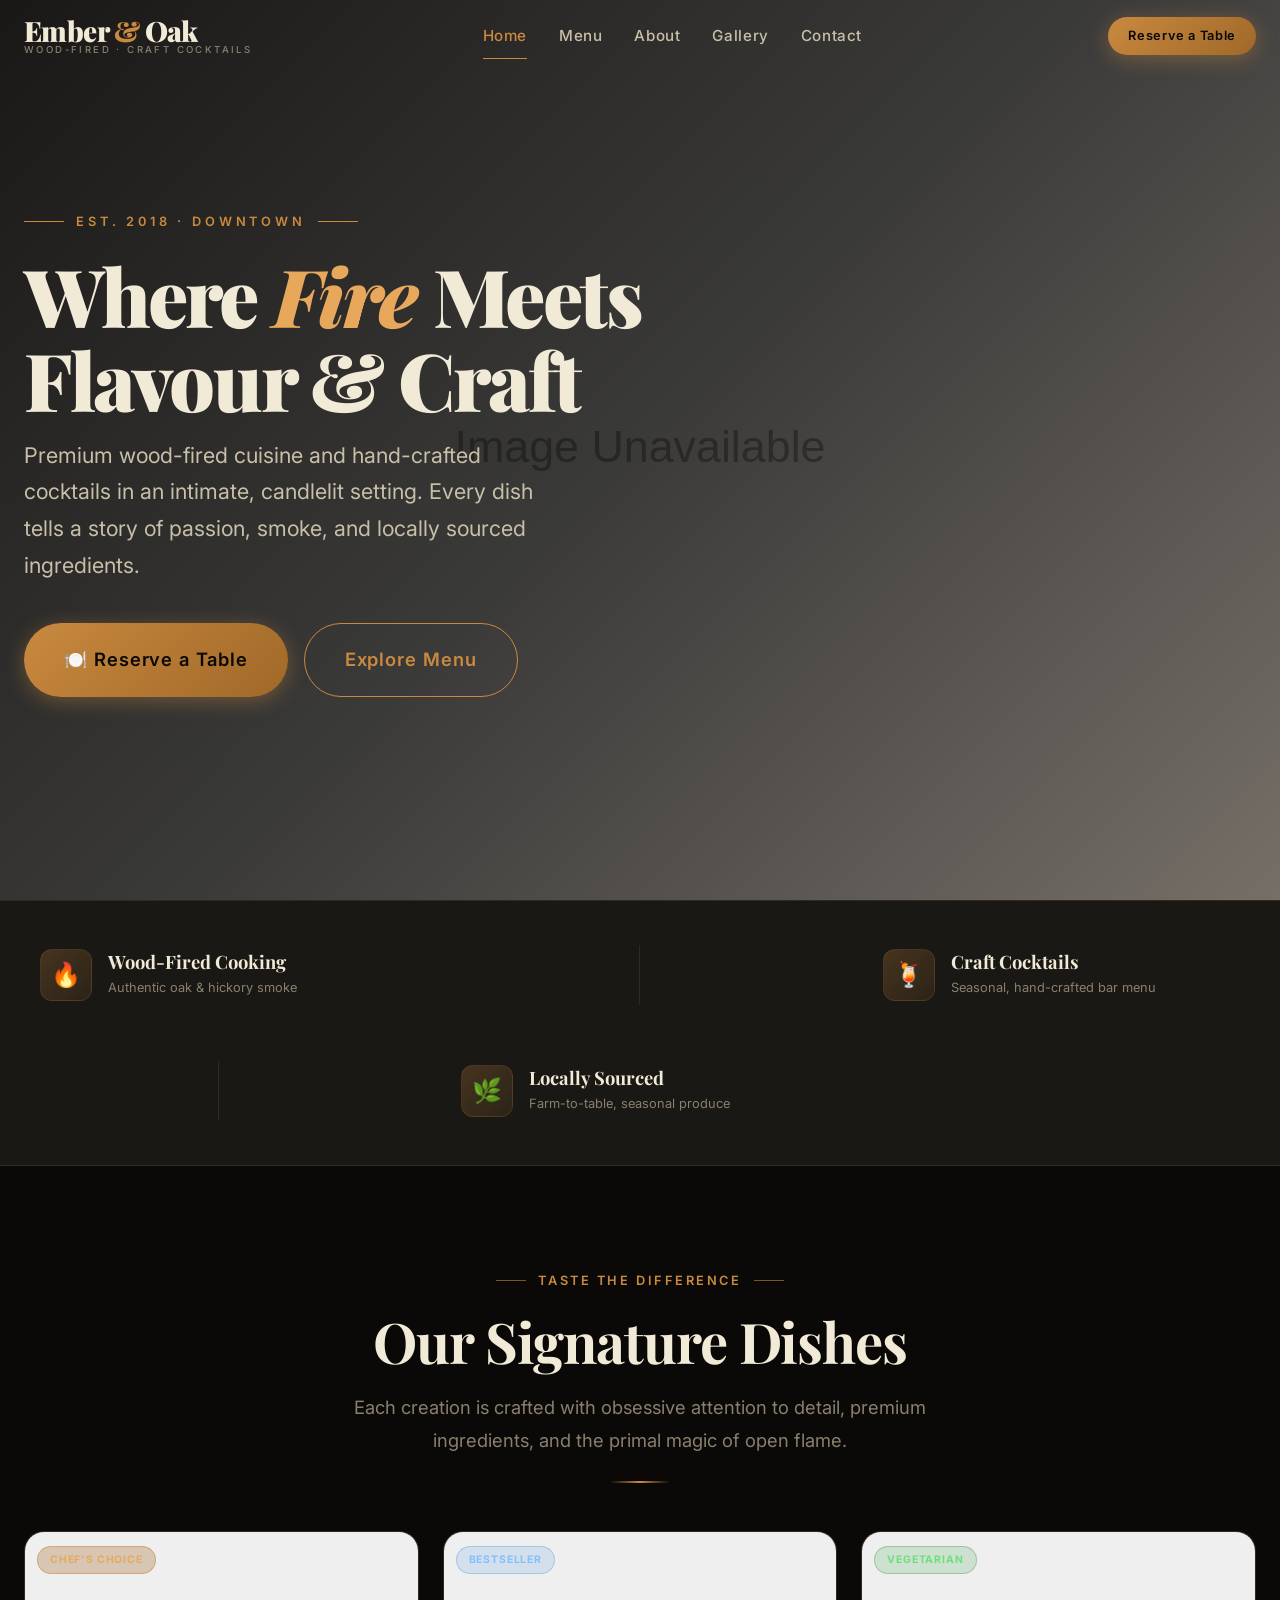
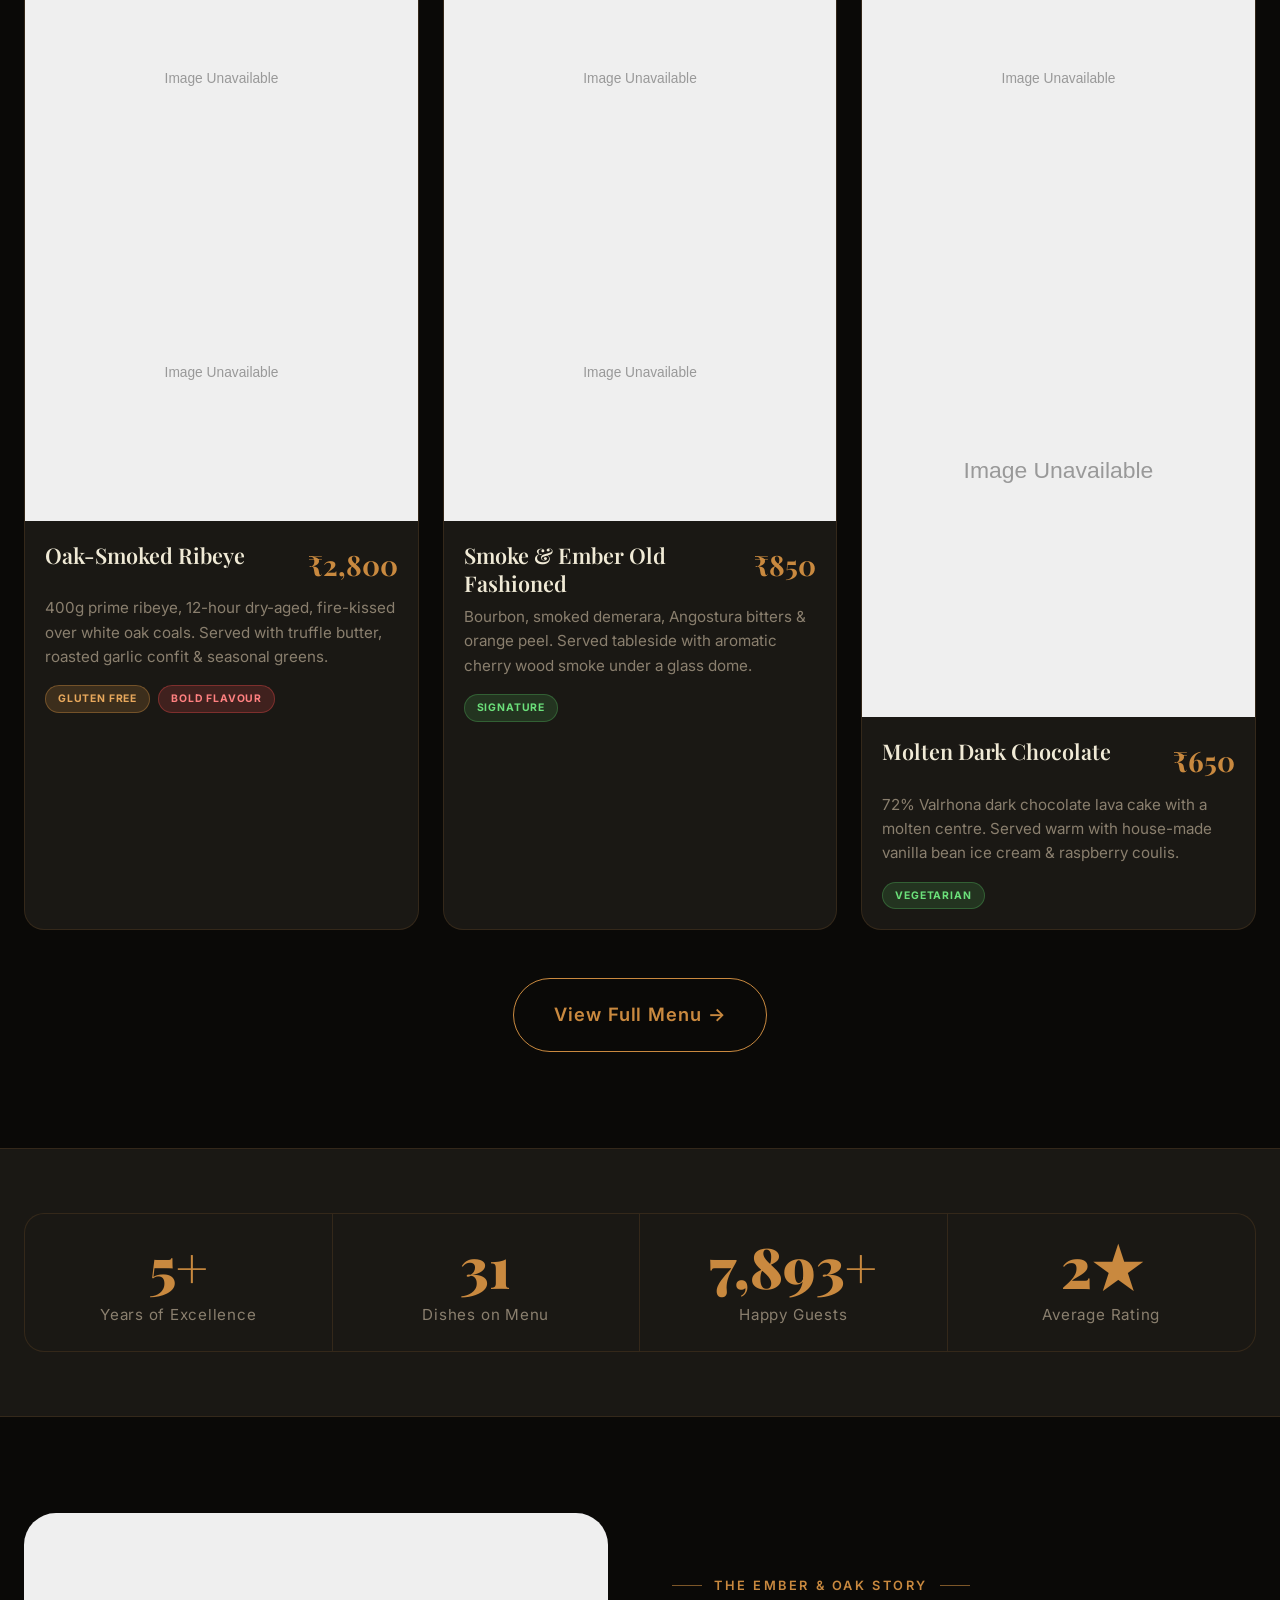
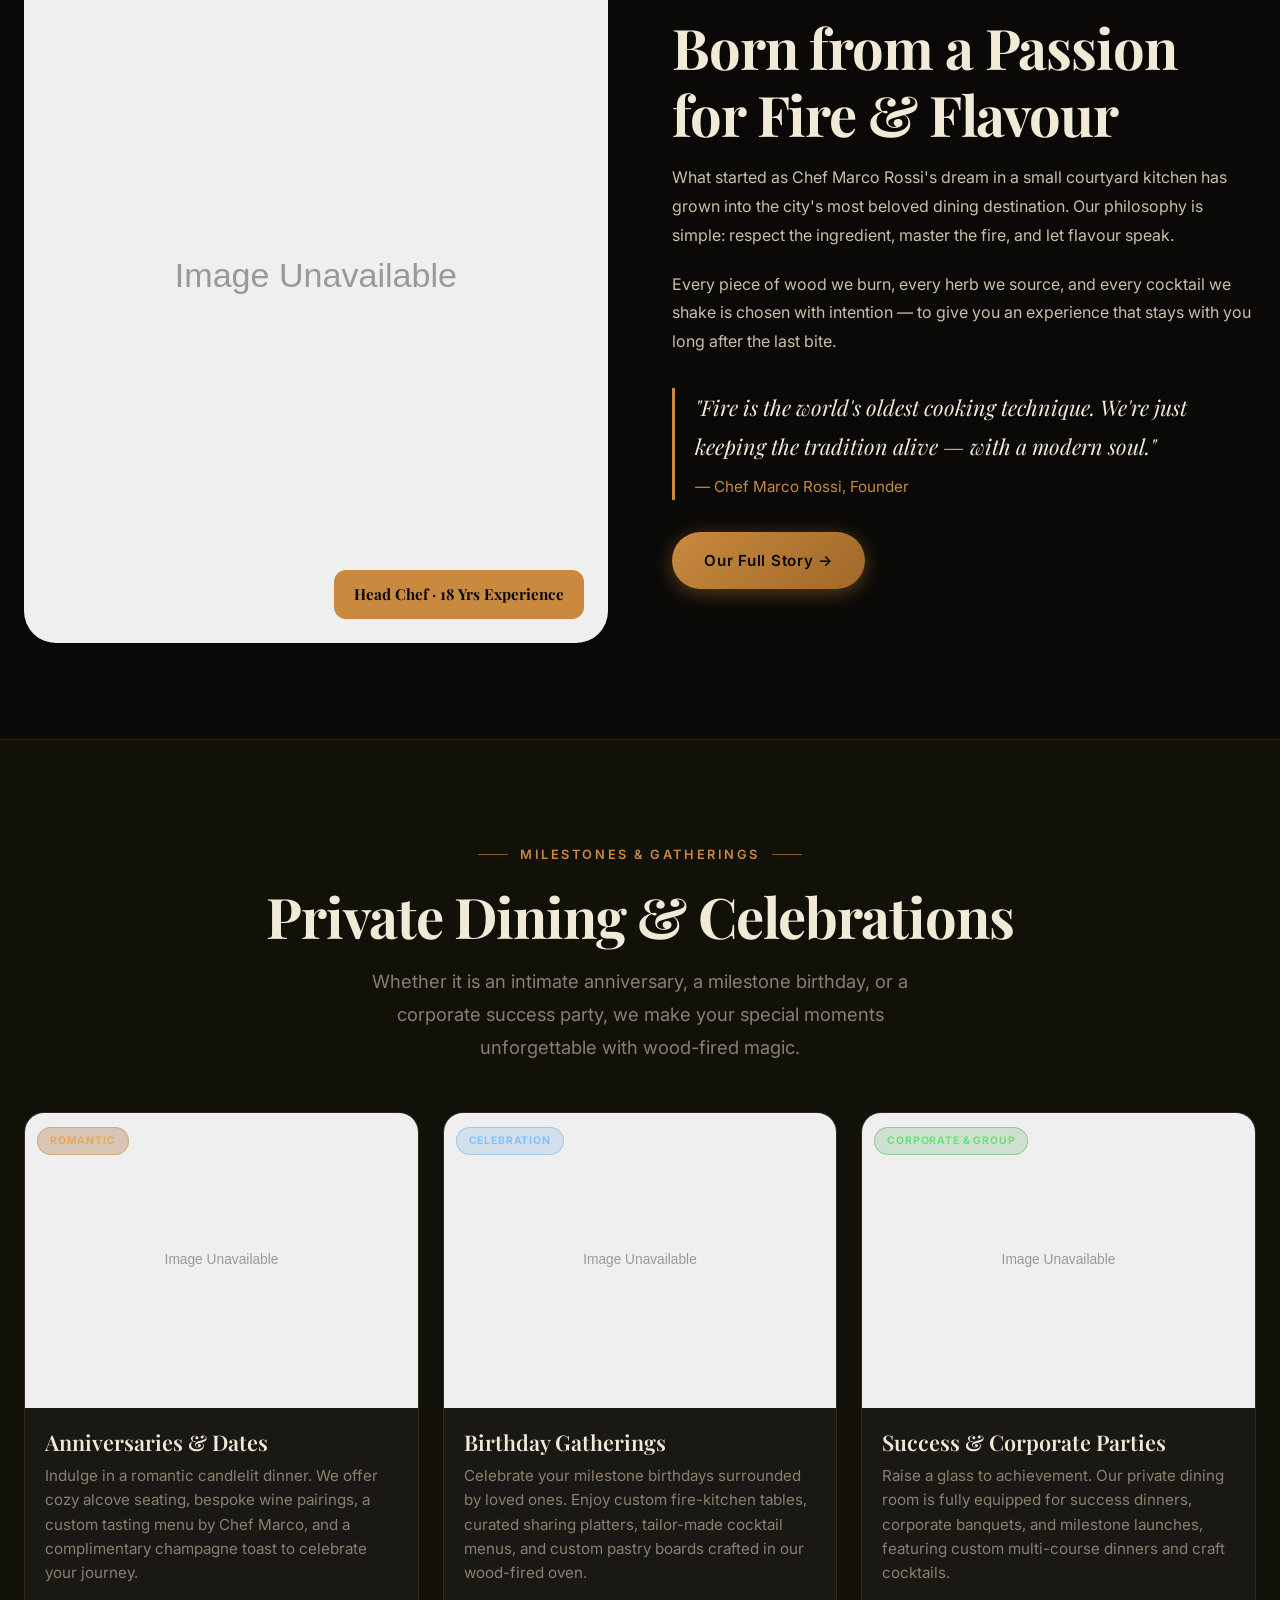
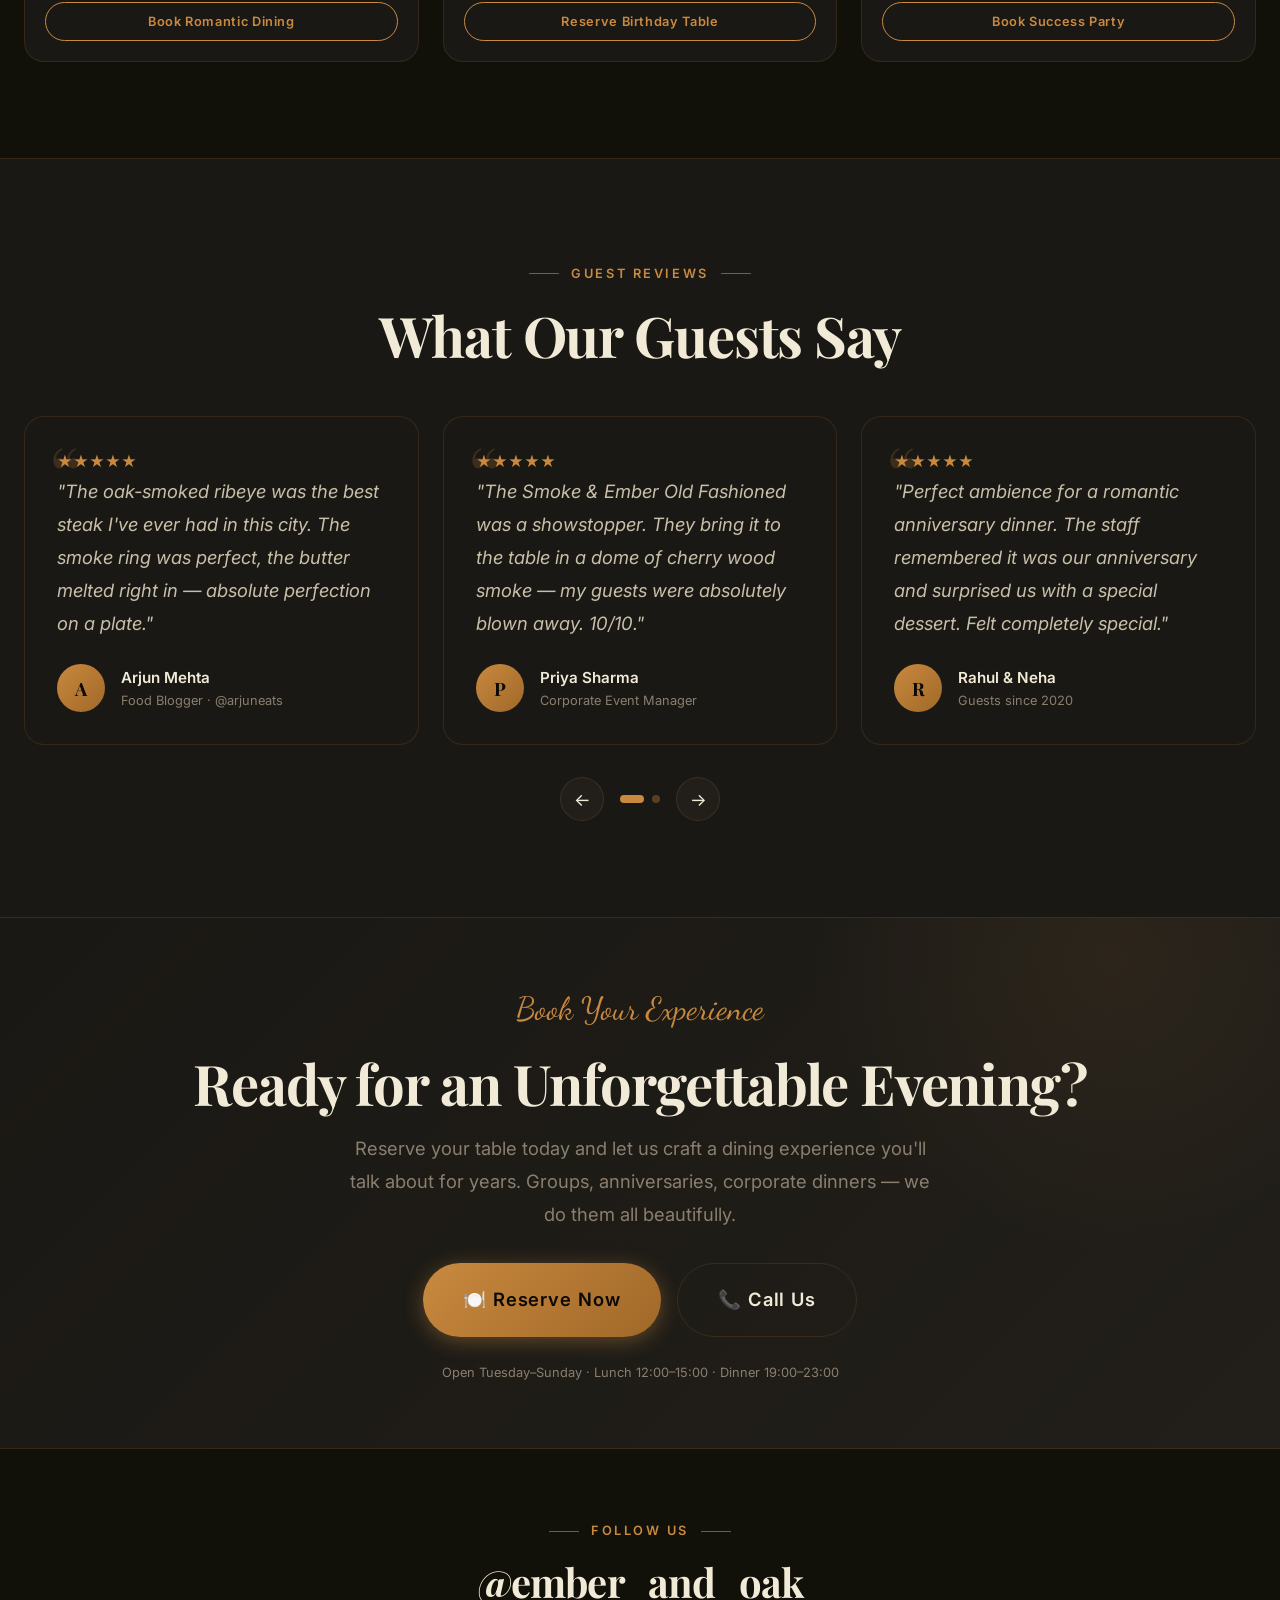
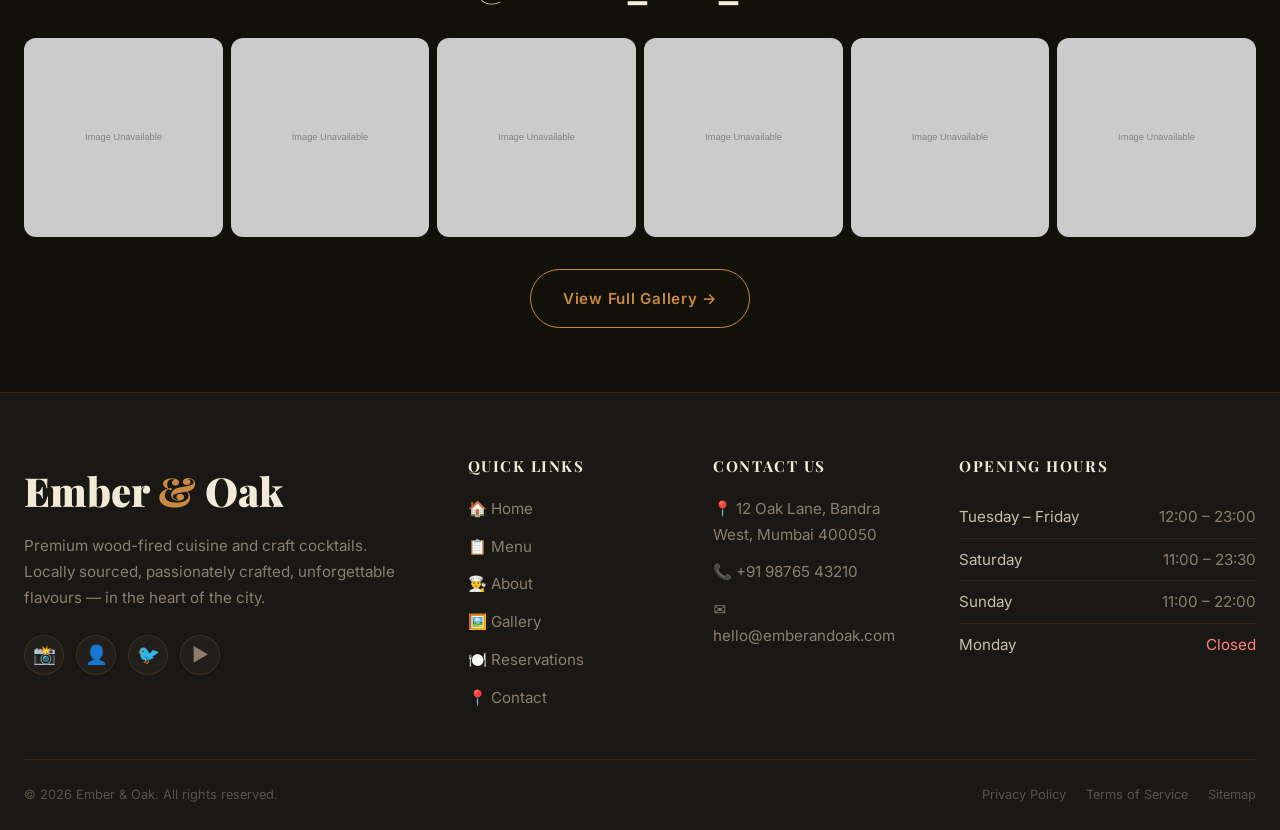
==== commit b981d47f: "Replace external images with local placeholders" ====
--- a/index.html
+++ b/index.html
@@ -165,7 +165,7 @@
 <!-- HERO                                                   -->
 <!-- ═══════════════════════════════════════════════════════ -->
 <section class="hero" aria-label="Hero section" id="hero">
-  <div class="hero-bg" style="background-image:url('https://images.unsplash.com/photo-1504674900247-0877df9cc836?w=1920&q=85')"></div>
+  <div class="hero-bg" style="background-image:url('images/placeholder.svg')"></div>
   <div class="hero-overlay"></div>
   <div class="container">
     <div class="hero-content">
@@ -244,7 +244,8 @@
       <!-- Dish 1 -->
       <article class="menu-card" id="dish-steak">
         <div class="menu-card-img-wrap">
-          <img src="https://images.unsplash.com/photo-1546833999-b9f581a1996d?w=800&q=80" alt="Oak-smoked Ribeye Steak" class="menu-card-img" loading="lazy" />
+          <img src="images/placeholder.svg" alt="Oak-smoked Ribeye Steak" class="menu-card-img" loading="lazy" />
+            <img src="images/placeholder.svg" alt="Oak-smoked Ribeye Steak" class="menu-card-img" loading="lazy" />
           <div class="menu-card-badge">
             <span class="badge badge-chef">Chef's Choice</span>
           </div>
@@ -264,7 +265,8 @@
       <!-- Dish 2 -->
       <article class="menu-card" id="dish-cocktail">
         <div class="menu-card-img-wrap">
-          <img src="https://images.unsplash.com/photo-1551538827-9c037cb4f32a?w=800&q=80" alt="Smoke & Ember Cocktail" class="menu-card-img" loading="lazy" />
+          <img src="images/placeholder.svg" alt="Smoke & Ember Cocktail" class="menu-card-img" loading="lazy" />
+            <img src="images/placeholder.svg" alt="Smoke & Ember Cocktail" class="menu-card-img" loading="lazy" />
           <div class="menu-card-badge">
             <span class="badge badge-new">Bestseller</span>
           </div>
@@ -283,7 +285,8 @@
       <!-- Dish 3 -->
       <article class="menu-card" id="dish-dessert">
         <div class="menu-card-img-wrap">
-          <img src="https://images.unsplash.com/photo-1578985545062-69928b1d9587?w=800&q=80" alt="Dark Chocolate Lava Cake" class="menu-card-img" loading="lazy" />
+          <img src="images/placeholder.svg" alt="Dark Chocolate Lava Cake" class="menu-card-img" loading="lazy" />
+            <img src="images/placeholder.svg" alt="Head Chef Marco Rossi" class="split-img" loading="lazy" />
           <div class="menu-card-badge">
             <span class="badge badge-veg">Vegetarian</span>
           </div>
@@ -339,7 +342,7 @@
   <div class="container">
     <div class="split-section">
       <div class="split-img-wrap reveal-left">
-        <img src="https://images.unsplash.com/photo-1556909114-f6e7ad7d3136?w=800&q=80" alt="Head Chef Marco Rossi" class="split-img" loading="lazy" />
+        <img src="images/placeholder.svg" alt="Head Chef Marco Rossi" class="split-img" loading="lazy" />
         <div class="split-img-badge">Head Chef · 18 Yrs Experience</div>
       </div>
       <div class="reveal-right">
@@ -382,7 +385,7 @@
       <!-- Anniversary Card -->
       <article class="menu-card" id="event-anniversary">
         <div class="menu-card-img-wrap">
-          <img src="https://images.unsplash.com/photo-1527529482837-4698179dc6ce?w=800&q=80" alt="Anniversary Event Setup" class="menu-card-img" loading="lazy" />
+          <img src="images/placeholder.svg" alt="Anniversary Event Setup" class="menu-card-img" loading="lazy" />
           <div class="menu-card-badge">
             <span class="badge badge-chef">Romantic</span>
           </div>
@@ -401,7 +404,7 @@
       <!-- Birthday Card -->
       <article class="menu-card" id="event-birthday">
         <div class="menu-card-img-wrap">
-          <img src="https://images.unsplash.com/photo-1464366400600-7168b8af9bc3?w=800&q=80" alt="Birthday Party Table" class="menu-card-img" loading="lazy" />
+          <img src="images/placeholder.svg" alt="Birthday Party Table" class="menu-card-img" loading="lazy" />
           <div class="menu-card-badge">
             <span class="badge badge-new">Celebration</span>
           </div>
@@ -420,7 +423,7 @@
       <!-- Success Party Card -->
       <article class="menu-card" id="event-success">
         <div class="menu-card-img-wrap">
-          <img src="https://images.unsplash.com/photo-1517457373958-b7bdd4587205?w=800&q=80" alt="Success Celebration Toast" class="menu-card-img" loading="lazy" />
+          <img src="images/placeholder.svg" alt="Success Celebration Toast" class="menu-card-img" loading="lazy" />
           <div class="menu-card-badge">
             <span class="badge badge-veg">Corporate &amp; Group</span>
           </div>
@@ -531,12 +534,12 @@
       <h2 class="section-title" style="font-size: var(--fs-2xl);">@ember_and_oak</h2>
     </div>
     <div class="insta-grid stagger">
-      <div class="insta-item"><img src="https://images.unsplash.com/photo-1546833999-b9f581a1996d?w=400&q=75" alt="Steak" loading="lazy" /><div class="insta-item-overlay">❤️</div></div>
-      <div class="insta-item"><img src="https://images.unsplash.com/photo-1414235077428-338989a2e8c0?w=400&q=75" alt="Ambience" loading="lazy" /><div class="insta-item-overlay">❤️</div></div>
-      <div class="insta-item"><img src="https://images.unsplash.com/photo-1551538827-9c037cb4f32a?w=400&q=75" alt="Cocktail" loading="lazy" /><div class="insta-item-overlay">❤️</div></div>
-      <div class="insta-item"><img src="https://images.unsplash.com/photo-1578985545062-69928b1d9587?w=400&q=75" alt="Dessert" loading="lazy" /><div class="insta-item-overlay">❤️</div></div>
-      <div class="insta-item"><img src="https://images.unsplash.com/photo-1414235077428-338989a2e8c0?w=400&q=80" alt="Restaurant" loading="lazy" /><div class="insta-item-overlay">❤️</div></div>
-      <div class="insta-item"><img src="https://images.unsplash.com/photo-1544025162-d76538485491?w=400&q=80" alt="BBQ" loading="lazy" /><div class="insta-item-overlay">❤️</div></div>
+      <div class="insta-item"><img src="images/placeholder.svg" alt="Steak" loading="lazy" /><div class="insta-item-overlay">❤️</div></div>
+      <div class="insta-item"><img src="images/placeholder.svg" alt="Ambience" loading="lazy" /><div class="insta-item-overlay">❤️</div></div>
+      <div class="insta-item"><img src="images/placeholder.svg" alt="Cocktail" loading="lazy" /><div class="insta-item-overlay">❤️</div></div>
+      <div class="insta-item"><img src="images/placeholder.svg" alt="Dessert" loading="lazy" /><div class="insta-item-overlay">❤️</div></div>
+      <div class="insta-item"><img src="images/placeholder.svg" alt="Restaurant" loading="lazy" /><div class="insta-item-overlay">❤️</div></div>
+      <div class="insta-item"><img src="images/placeholder.svg" alt="BBQ" loading="lazy" /><div class="insta-item-overlay">❤️</div></div>
     </div>
     <div class="text-center" style="margin-top: var(--space-8);">
       <a href="gallery.html" class="btn btn-outline" id="view-gallery-btn">View Full Gallery →</a>
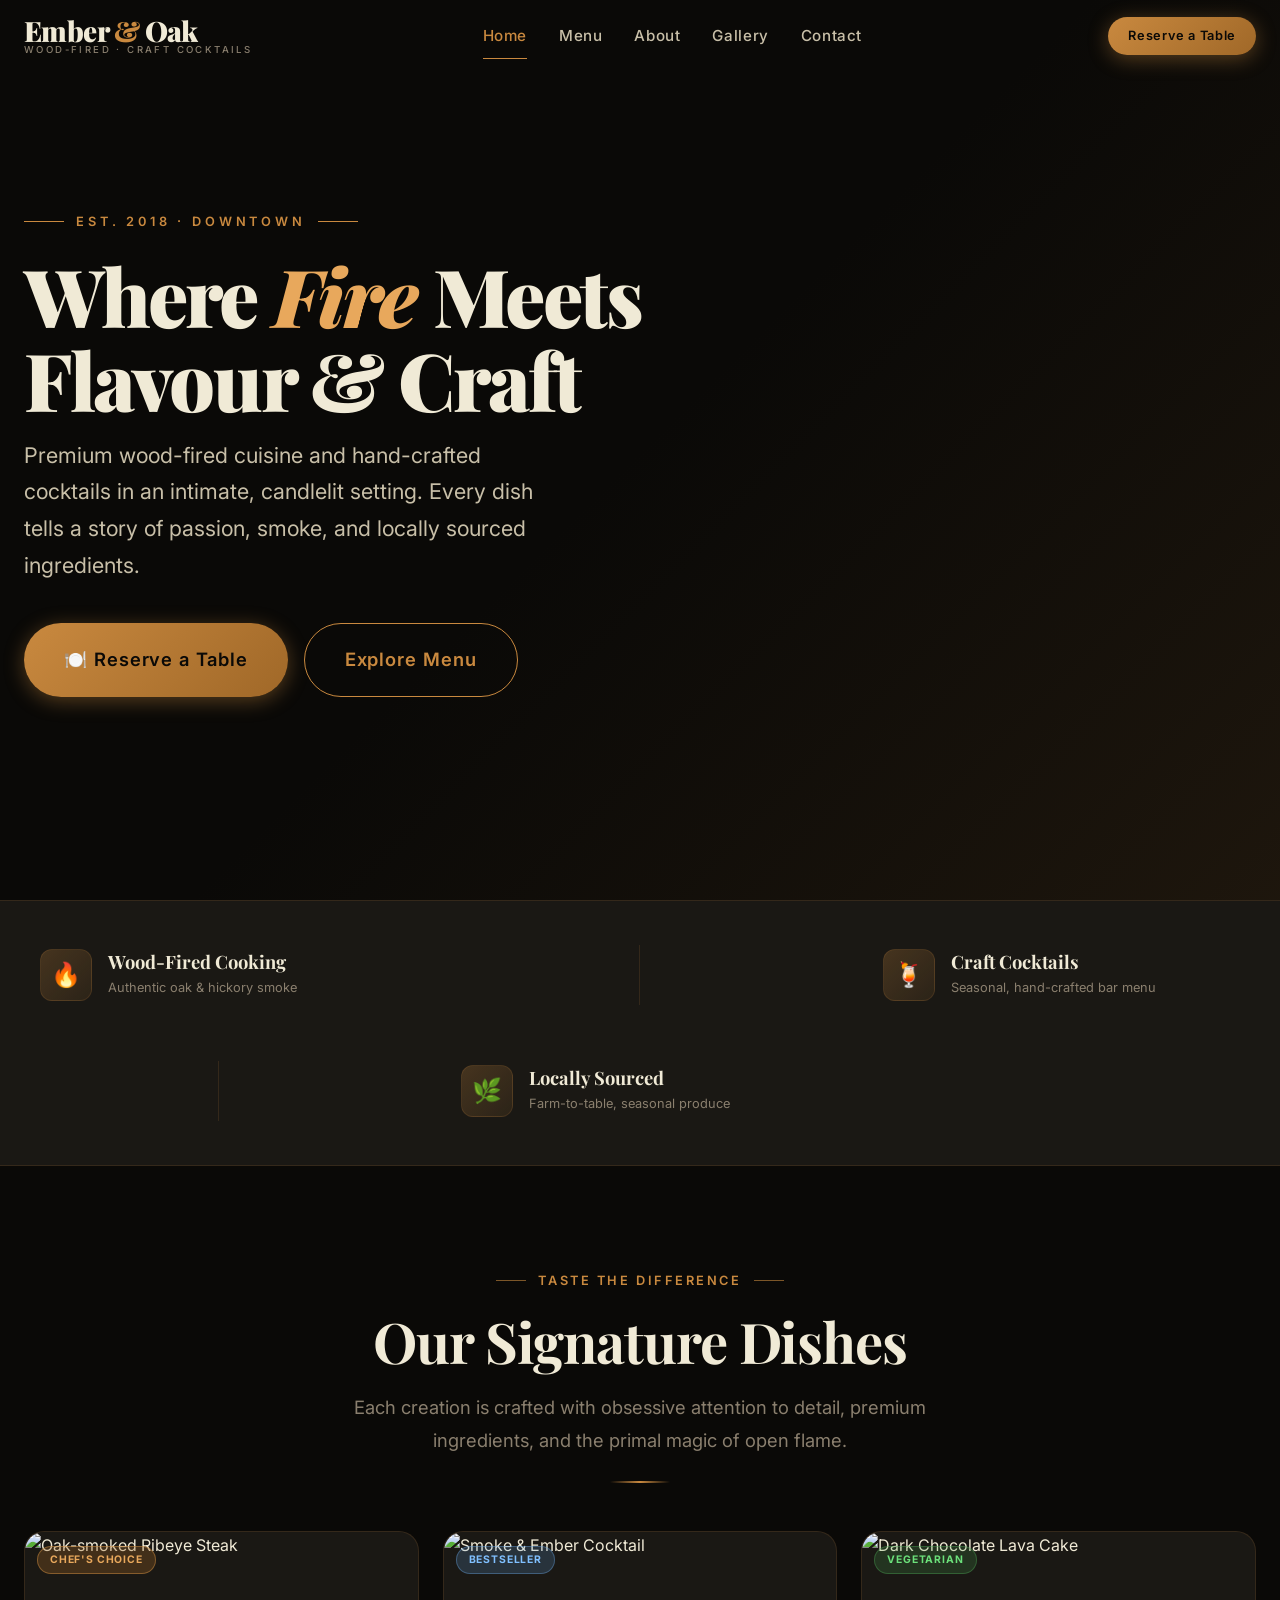
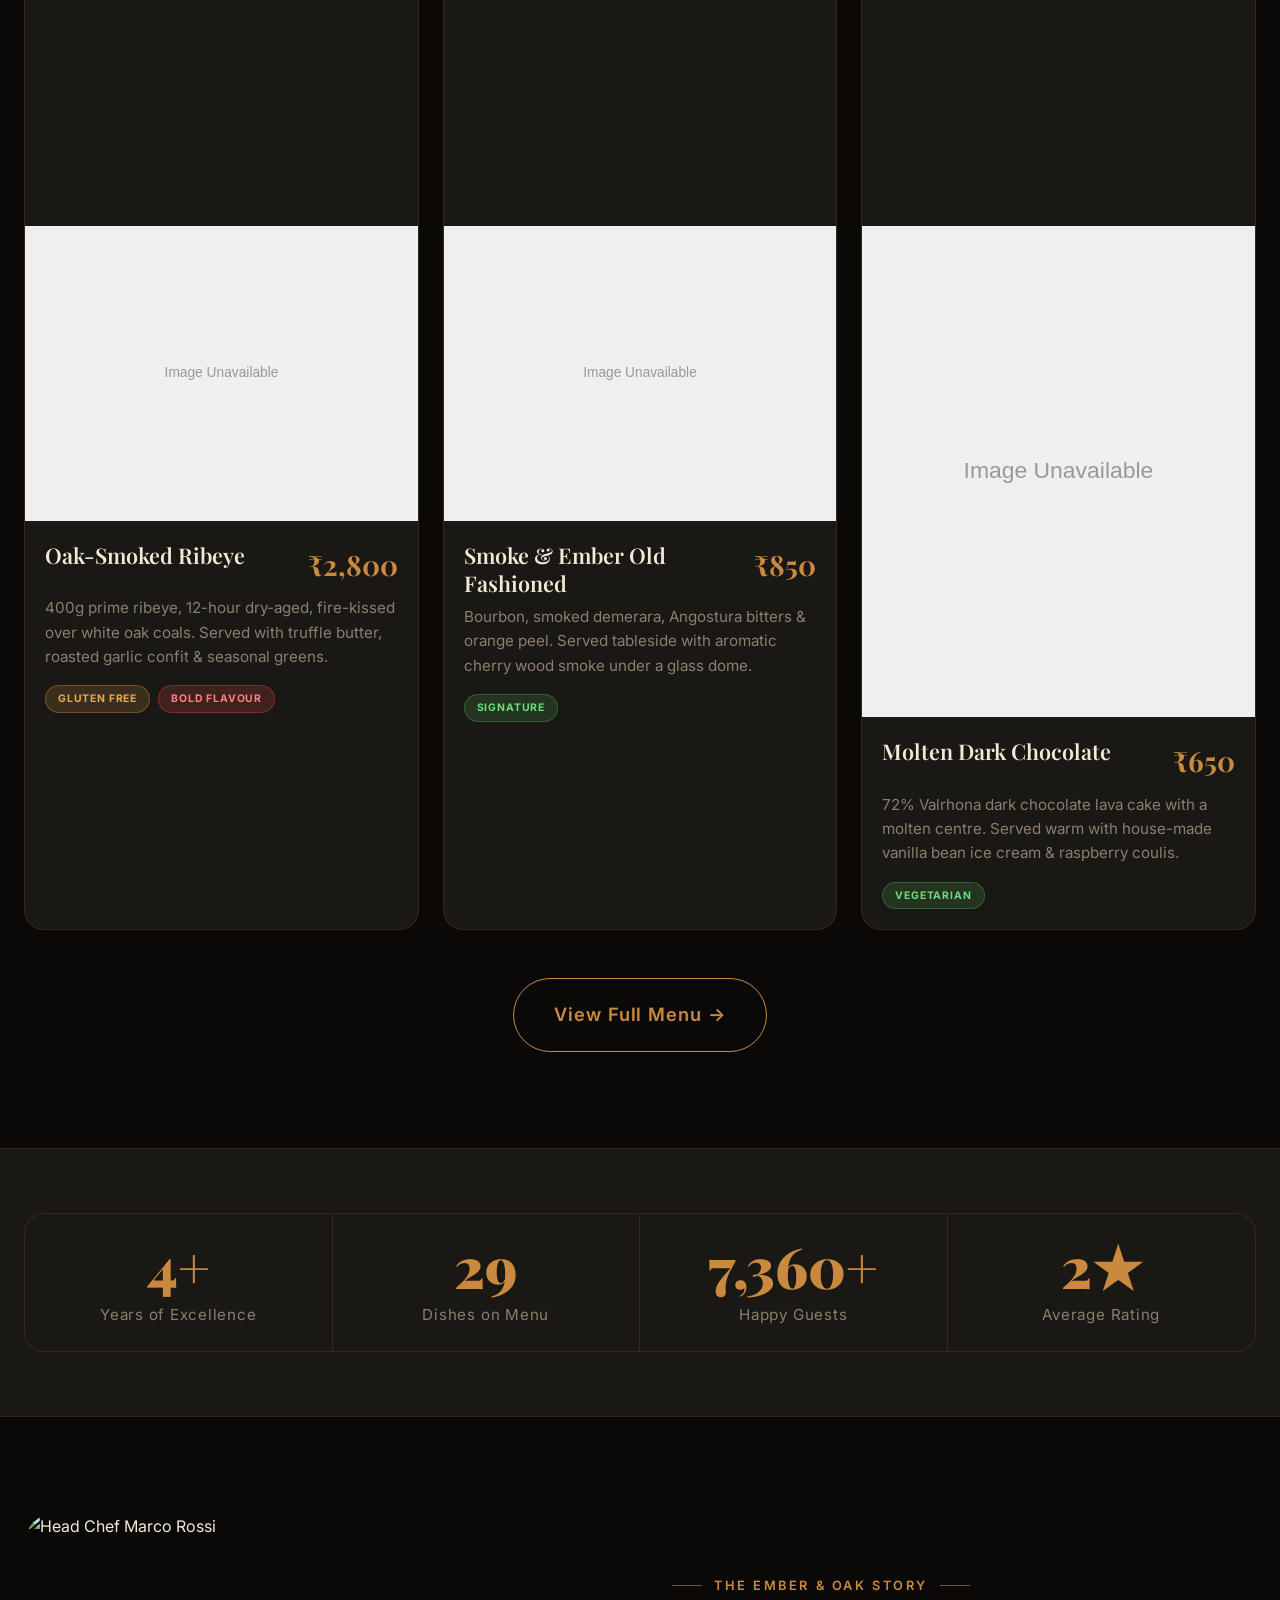
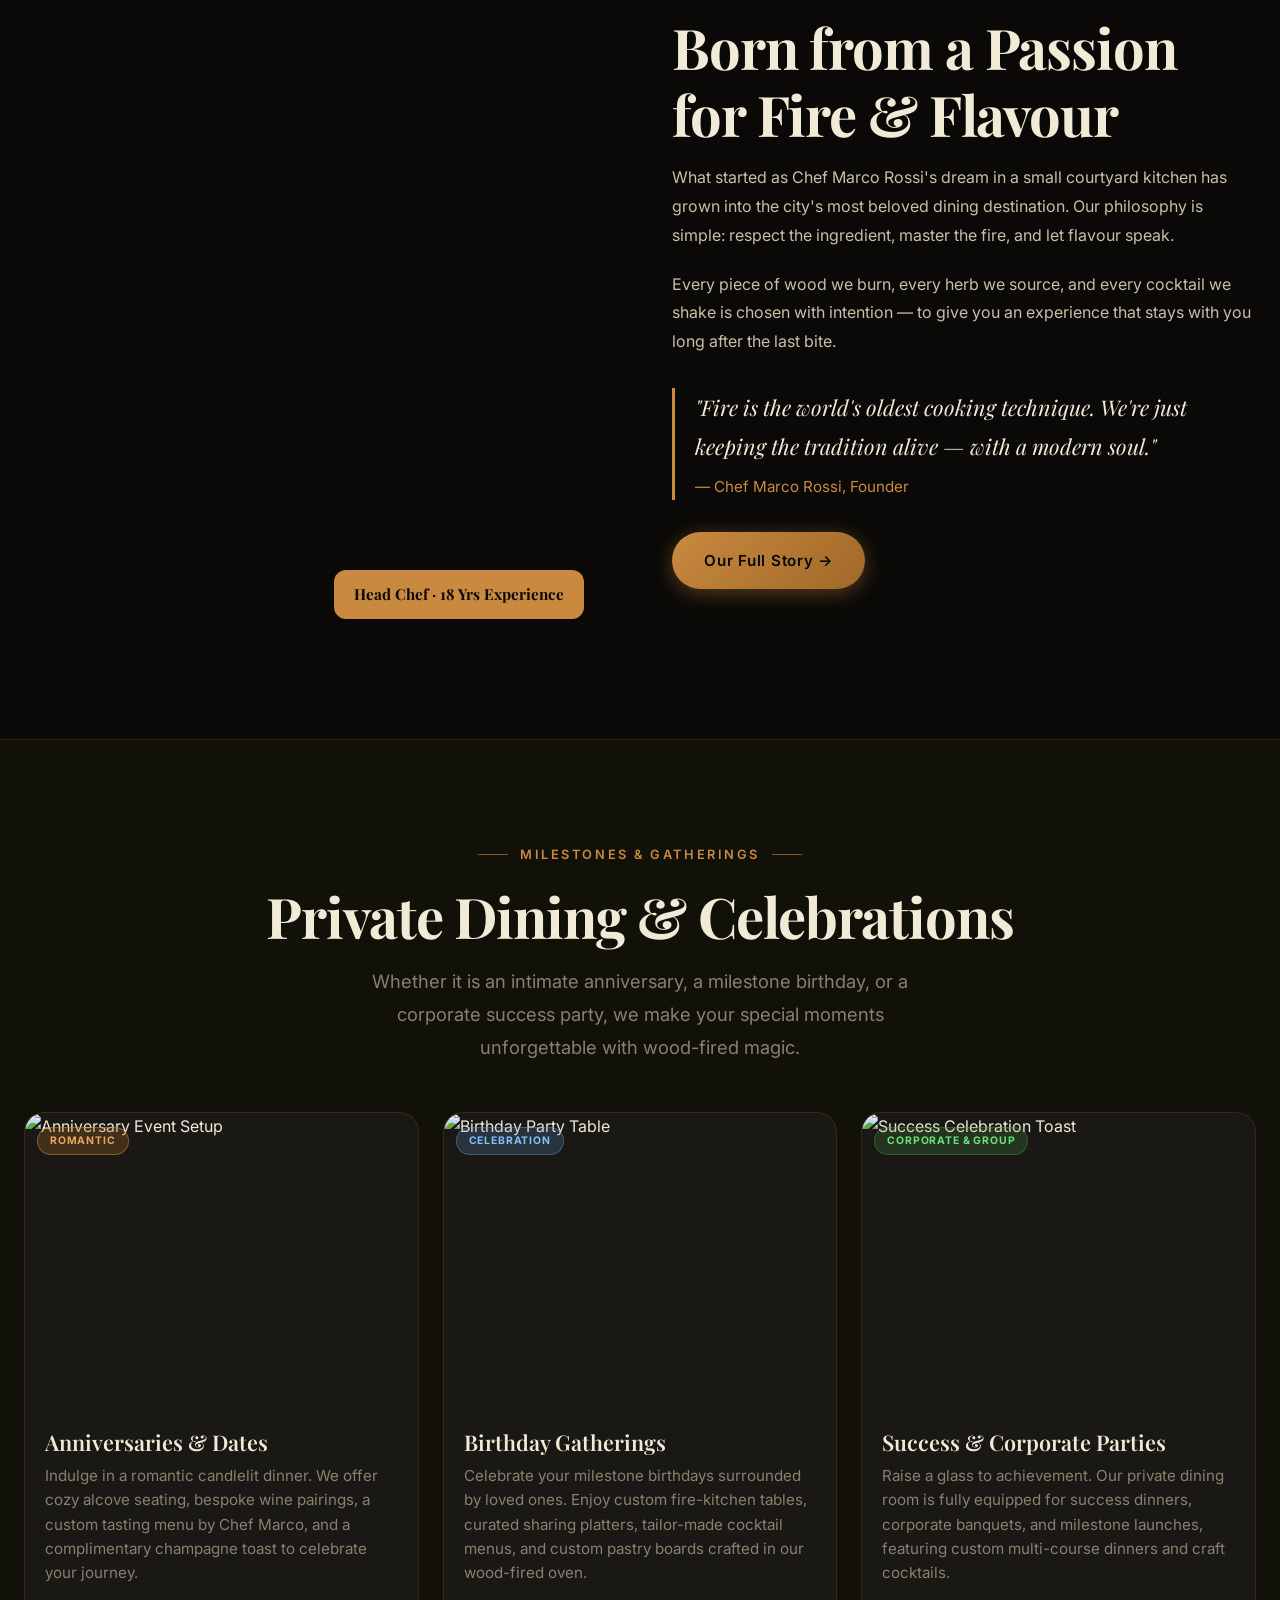
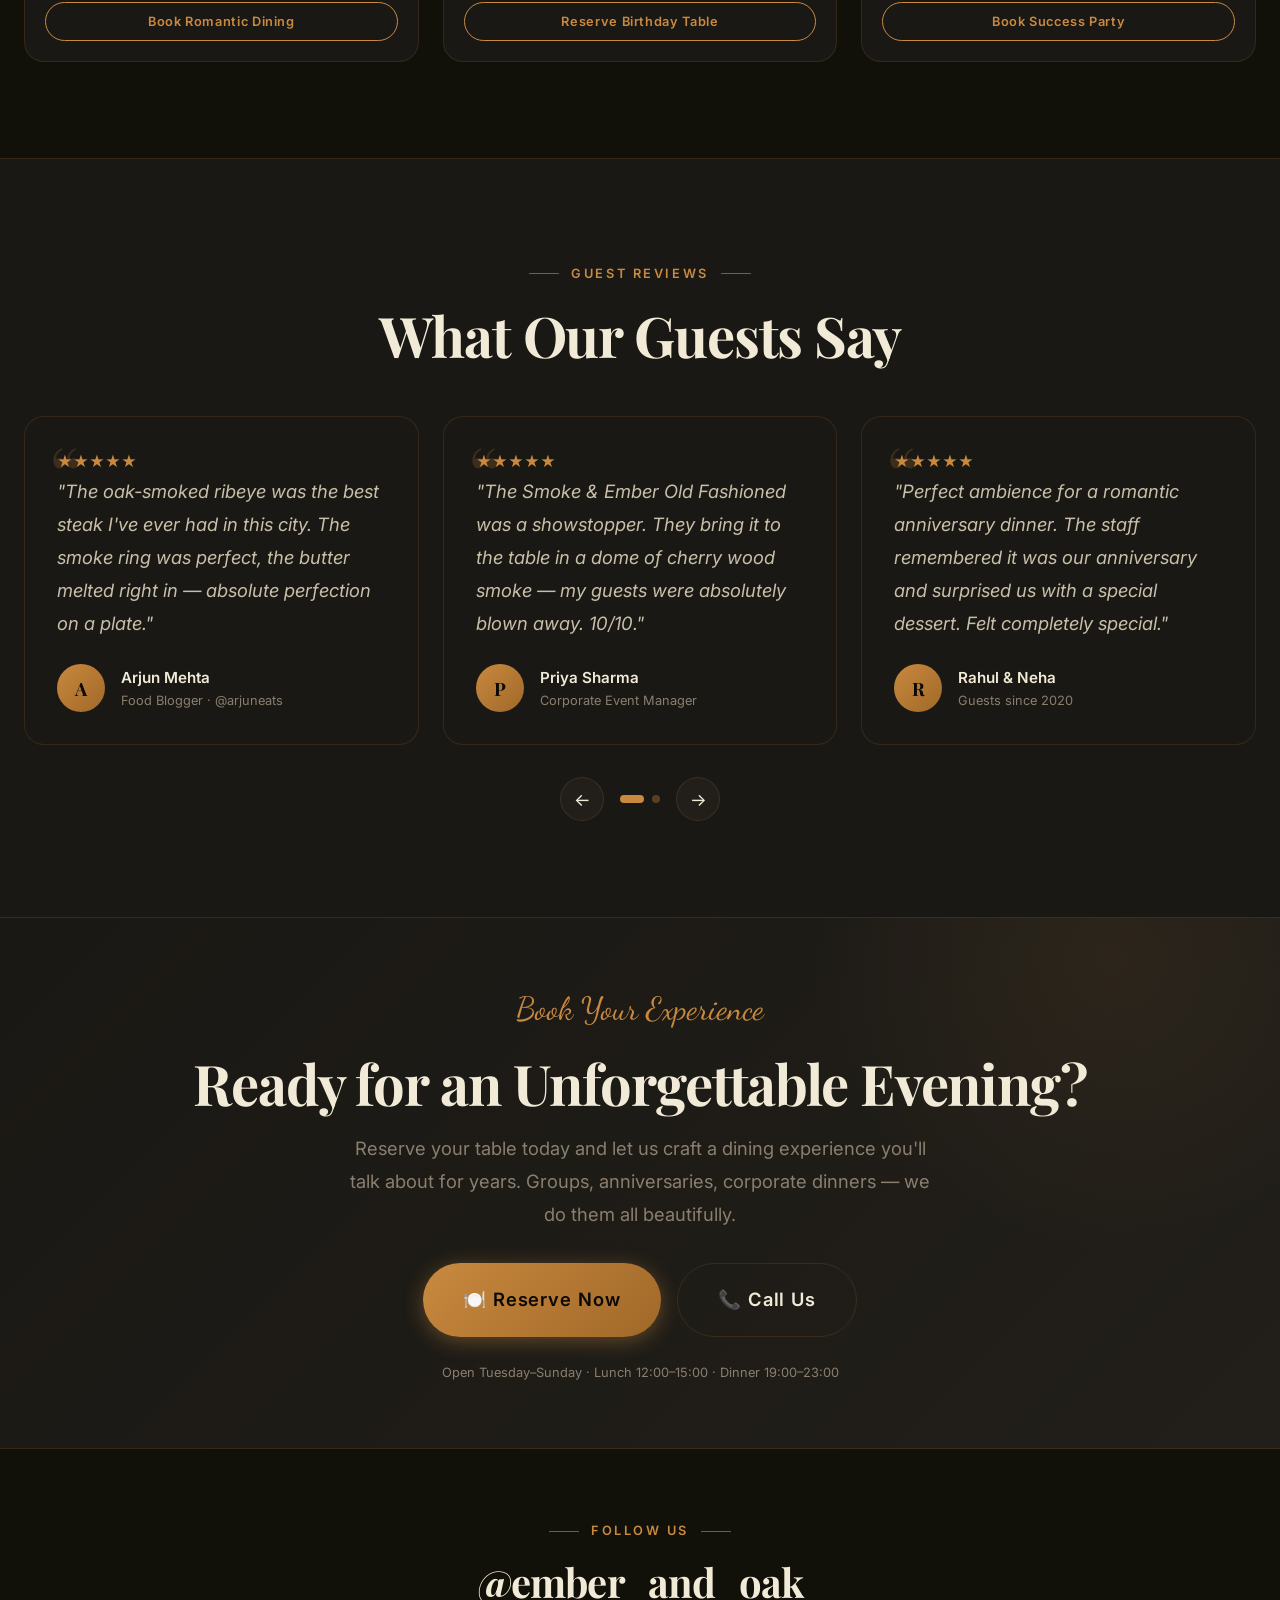
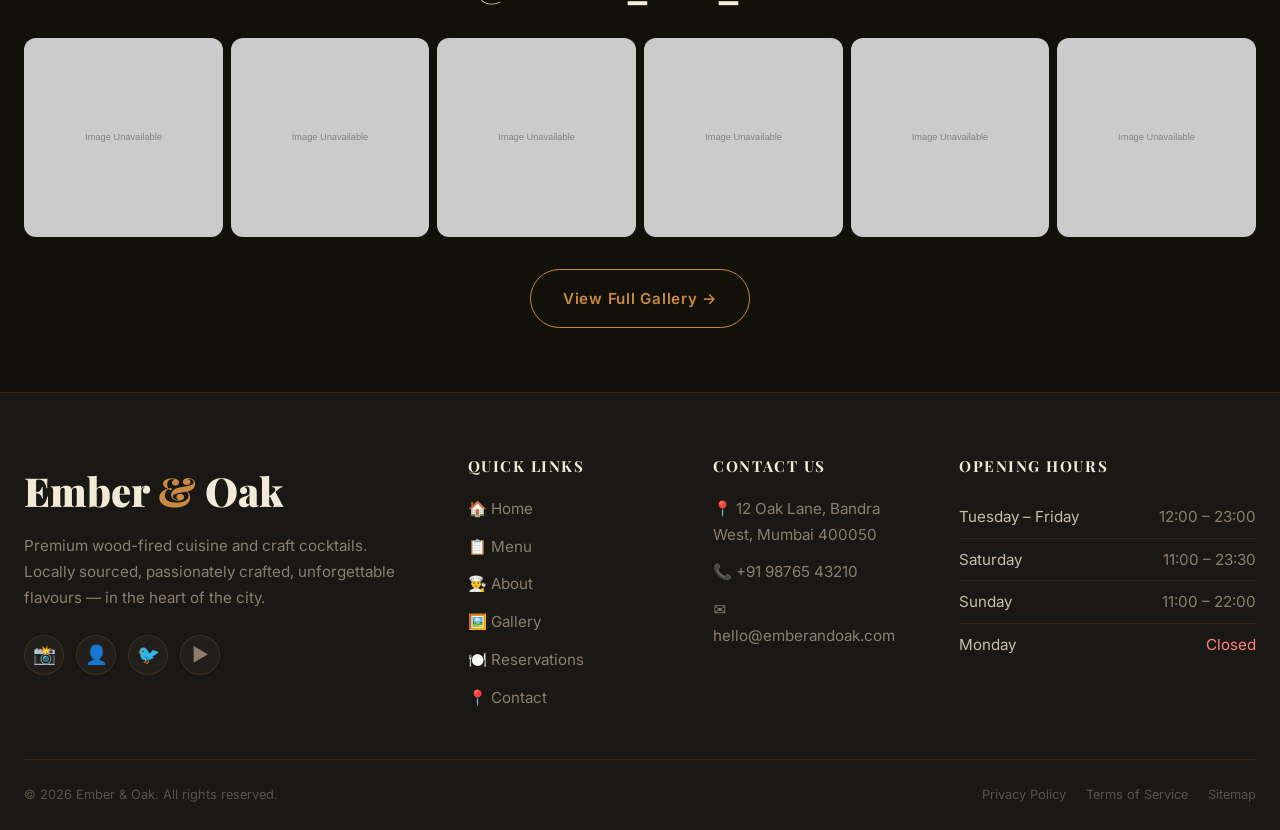
==== commit 50754ea0: "Restore original external image URLs from Unsplash" ====
--- a/index.html
+++ b/index.html
@@ -165,7 +165,7 @@
 <!-- HERO                                                   -->
 <!-- ═══════════════════════════════════════════════════════ -->
 <section class="hero" aria-label="Hero section" id="hero">
-  <div class="hero-bg" style="background-image:url('images/placeholder.svg')"></div>
+  <div class="hero-bg" style="background-image:url('https://images.unsplash.com/photo-1504674900247-0877df9cc836?w=1920&q=85')"></div>
   <div class="hero-overlay"></div>
   <div class="container">
     <div class="hero-content">
@@ -244,7 +244,7 @@
       <!-- Dish 1 -->
       <article class="menu-card" id="dish-steak">
         <div class="menu-card-img-wrap">
-          <img src="images/placeholder.svg" alt="Oak-smoked Ribeye Steak" class="menu-card-img" loading="lazy" />
+          <img src="https://images.unsplash.com/photo-1546833999-b9f581a1996d?w=800&q=80" alt="Oak-smoked Ribeye Steak" class="menu-card-img" loading="lazy" />
             <img src="images/placeholder.svg" alt="Oak-smoked Ribeye Steak" class="menu-card-img" loading="lazy" />
           <div class="menu-card-badge">
             <span class="badge badge-chef">Chef's Choice</span>
@@ -265,7 +265,7 @@
       <!-- Dish 2 -->
       <article class="menu-card" id="dish-cocktail">
         <div class="menu-card-img-wrap">
-          <img src="images/placeholder.svg" alt="Smoke & Ember Cocktail" class="menu-card-img" loading="lazy" />
+          <img src="https://images.unsplash.com/photo-1551538827-9c037cb4f32a?w=800&q=80" alt="Smoke & Ember Cocktail" class="menu-card-img" loading="lazy" />
             <img src="images/placeholder.svg" alt="Smoke & Ember Cocktail" class="menu-card-img" loading="lazy" />
           <div class="menu-card-badge">
             <span class="badge badge-new">Bestseller</span>
@@ -285,7 +285,7 @@
       <!-- Dish 3 -->
       <article class="menu-card" id="dish-dessert">
         <div class="menu-card-img-wrap">
-          <img src="images/placeholder.svg" alt="Dark Chocolate Lava Cake" class="menu-card-img" loading="lazy" />
+          <img src="https://images.unsplash.com/photo-1578985545062-69928b1d9587?w=800&q=80" alt="Dark Chocolate Lava Cake" class="menu-card-img" loading="lazy" />
             <img src="images/placeholder.svg" alt="Head Chef Marco Rossi" class="split-img" loading="lazy" />
           <div class="menu-card-badge">
             <span class="badge badge-veg">Vegetarian</span>
@@ -342,7 +342,7 @@
   <div class="container">
     <div class="split-section">
       <div class="split-img-wrap reveal-left">
-        <img src="images/placeholder.svg" alt="Head Chef Marco Rossi" class="split-img" loading="lazy" />
+        <img src="https://images.unsplash.com/photo-1556909114-f6e7ad7d3136?w=800&q=80" alt="Head Chef Marco Rossi" class="split-img" loading="lazy" />
         <div class="split-img-badge">Head Chef · 18 Yrs Experience</div>
       </div>
       <div class="reveal-right">
@@ -385,7 +385,7 @@
       <!-- Anniversary Card -->
       <article class="menu-card" id="event-anniversary">
         <div class="menu-card-img-wrap">
-          <img src="images/placeholder.svg" alt="Anniversary Event Setup" class="menu-card-img" loading="lazy" />
+          <img src="https://images.unsplash.com/photo-1527529482837-4698179dc6ce?w=800&q=80" alt="Anniversary Event Setup" class="menu-card-img" loading="lazy" />
           <div class="menu-card-badge">
             <span class="badge badge-chef">Romantic</span>
           </div>
@@ -404,7 +404,7 @@
       <!-- Birthday Card -->
       <article class="menu-card" id="event-birthday">
         <div class="menu-card-img-wrap">
-          <img src="images/placeholder.svg" alt="Birthday Party Table" class="menu-card-img" loading="lazy" />
+          <img src="https://images.unsplash.com/photo-1464366400600-7168b8af9bc3?w=800&q=80" alt="Birthday Party Table" class="menu-card-img" loading="lazy" />
           <div class="menu-card-badge">
             <span class="badge badge-new">Celebration</span>
           </div>
@@ -423,7 +423,7 @@
       <!-- Success Party Card -->
       <article class="menu-card" id="event-success">
         <div class="menu-card-img-wrap">
-          <img src="images/placeholder.svg" alt="Success Celebration Toast" class="menu-card-img" loading="lazy" />
+          <img src="https://images.unsplash.com/photo-1517457373958-b7bdd4587205?w=800&q=80" alt="Success Celebration Toast" class="menu-card-img" loading="lazy" />
           <div class="menu-card-badge">
             <span class="badge badge-veg">Corporate &amp; Group</span>
           </div>
